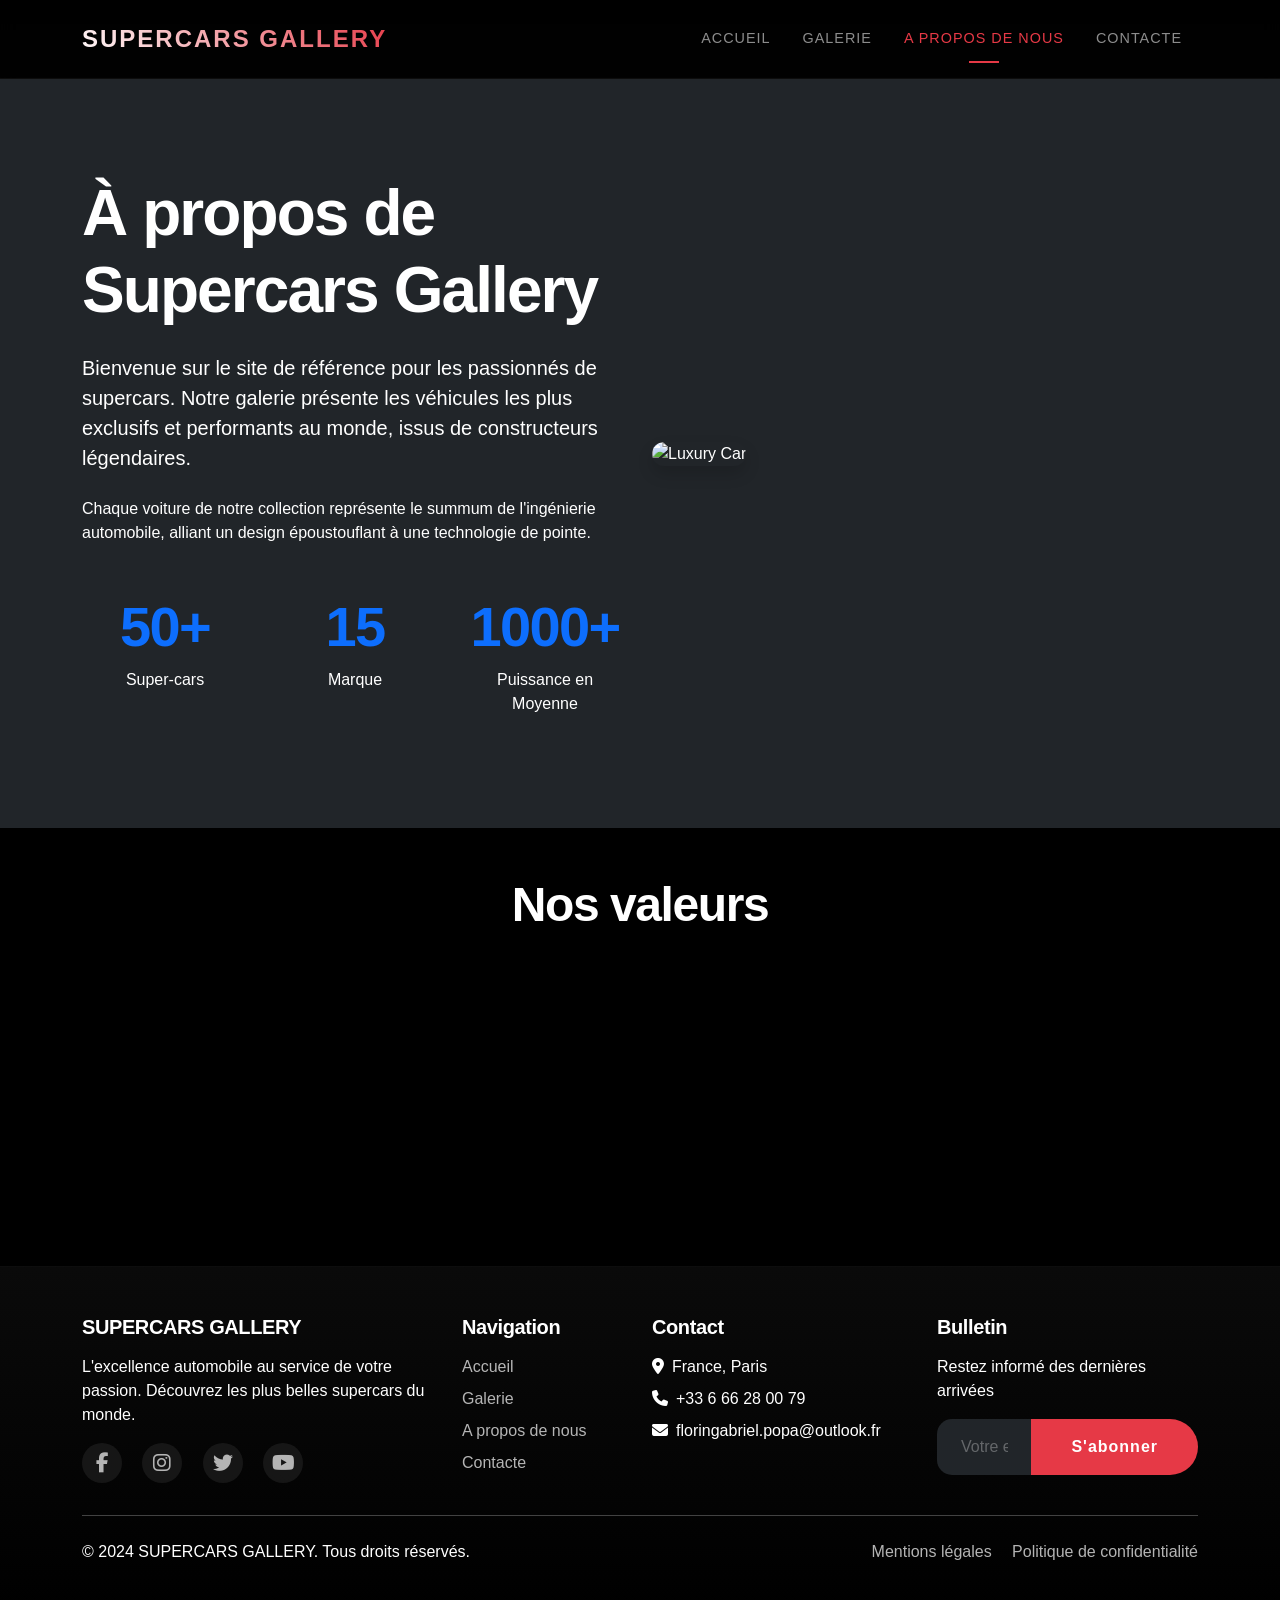
==== about.html @ 5408edaf "Add files via upload" ====
<!DOCTYPE html>
<html lang="fr">
<head>
    <meta charset="UTF-8">
    <meta name="viewport" content="width=device-width, initial-scale=1.0">
    <title>À propos - SUPERCARS GALLERY</title>
    <!-- Bootstrap CSS -->
    <link href="https://cdn.jsdelivr.net/npm/bootstrap@5.3.0/dist/css/bootstrap.min.css" rel="stylesheet">
    <!-- Font Awesome -->
    <link rel="stylesheet" href="https://cdnjs.cloudflare.com/ajax/libs/font-awesome/6.4.0/css/all.min.css">
    <!-- AOS -->
    <link href="https://unpkg.com/aos@2.3.1/dist/aos.css" rel="stylesheet">
    <!-- Custom CSS -->
    <link rel="stylesheet" href="styles.css">
</head>
<body>

<!-- Navigation -->
<nav class="navbar navbar-expand-lg navbar-dark bg-dark sticky-top">
    <div class="container">
        <a class="navbar-brand" href="index.html">
            <span class="fw-bold text-uppercase">SUPERCARS GALLERY</span>
        </a>
        <button class="navbar-toggler" type="button" data-bs-toggle="collapse" data-bs-target="#navbarNav">
            <span class="navbar-toggler-icon"></span>
        </button>
        <div class="collapse navbar-collapse" id="navbarNav">
            <ul class="navbar-nav ms-auto">
                <li class="nav-item">
                    <a class="nav-link" href="index.html">Accueil</a>
                </li>
                <li class="nav-item">
                    <a class="nav-link" href="gallery.html">Galerie</a>
                </li>
                <li class="nav-item">
                    <a class="nav-link active" href="about.html">A propos de nous</a>
                </li>
                <li class="nav-item">
                    <a class="nav-link" href="contact.html">Contacte</a>
                </li>
            </ul>
        </div>
    </div>
</nav>

<!-- Hero About -->
<section class="py-5 bg-dark text-white">
    <div class="container py-5">
        <div class="row align-items-center">
            <div class="col-lg-6" data-aos="fade-right">
                <h1 class="display-3 fw-bold mb-4">À propos de Supercars Gallery</h1>
                <p class="lead mb-4">Bienvenue sur le site de référence pour les passionnés de supercars. Notre galerie présente les véhicules les plus exclusifs et performants au monde, issus de constructeurs légendaires.</p>
                <p class="mb-4">Chaque voiture de notre collection représente le summum de l'ingénierie automobile, alliant un design époustouflant à une technologie de pointe.</p>
                <div class="row g-4 mt-3">
                    <div class="col-4 text-center">
                        <h2 class="display-4 fw-bold text-primary">50+</h2>
                        <p>Super-cars</p>
                    </div>
                    <div class="col-4 text-center">
                        <h2 class="display-4 fw-bold text-primary">15</h2>
                        <p>Marque</p>
                    </div>
                    <div class="col-4 text-center">
                        <h2 class="display-4 fw-bold text-primary">1000+</h2>
                        <p>Puissance en Moyenne</p>
                    </div>
                </div>
            </div>
            <div class="col-lg-6" data-aos="fade-left">
                <img src="images/about-luxury-car.jpg" alt="Luxury Car" class="img-fluid rounded-4 shadow">
            </div>
        </div>
    </div>
</section>

<!-- Section Valeurs -->
<section class="py-5 bg-black text-white">
    <div class="container">
        <h2 class="text-center display-5 fw-bold mb-5" data-aos="fade-down">Nos valeurs</h2>
        <div class="row g-4">
            <div class="col-md-4" data-aos="flip-left" data-aos-duration="1000">
                <div class="card bg-dark text-white border-0 h-100 p-4 text-center rounded-4">
                    <i class="fas fa-gem fa-3x text-primary mb-3"></i>
                    <h4>Excellence</h4>
                    <p>Nous sélectionnons uniquement les véhicules les plus prestigieux et les mieux entretenus.</p>
                </div>
            </div>
            <div class="col-md-4" data-aos="flip-left" data-aos-duration="1000" data-aos-delay="100">
                <div class="card bg-dark text-white border-0 h-100 p-4 text-center rounded-4">
                    <i class="fas fa-rocket fa-3x text-primary mb-3"></i>
                    <h4>Performance</h4>
                    <p>Chaque supercar de notre collection repousse les limites de la performance.</p>
                </div>
            </div>
            <div class="col-md-4" data-aos="flip-left" data-aos-duration="1000" data-aos-delay="200">
                <div class="card bg-dark text-white border-0 h-100 p-4 text-center rounded-4">
                    <i class="fas fa-heart fa-3x text-primary mb-3"></i>
                    <h4>Passion</h4>
                    <p>Notre équipe partage une passion dévorante pour l'automobile d'exception.</p>
                </div>
            </div>
        </div>
    </div>
</section>

<!-- Footer -->
<footer class="bg-black text-white py-5">
    <!-- Même footer que les autres pages -->
    <div class="container">
        <div class="row g-4">
            <div class="col-md-4">
                <h5 class="fw-bold mb-3">SUPERCARS GALLERY</h5>
                <p>L'excellence automobile au service de votre passion. Découvrez les plus belles supercars du monde.</p>
                <div class="social-links mt-3">
                    <a href="#" class="text-white me-3"><i class="fab fa-facebook-f fa-lg"></i></a>
                    <a href="#" class="text-white me-3"><i class="fab fa-instagram fa-lg"></i></a>
                    <a href="#" class="text-white me-3"><i class="fab fa-twitter fa-lg"></i></a>
                    <a href="#" class="text-white"><i class="fab fa-youtube fa-lg"></i></a>
                </div>
            </div>
            <div class="col-md-2">
                <h5 class="fw-bold mb-3">Navigation</h5>
                <ul class="list-unstyled">
                    <li class="mb-2"><a href="index.html" class="text-white text-decoration-none">Accueil</a></li>
                    <li class="mb-2"><a href="gallery.html" class="text-white text-decoration-none">Galerie</a></li>
                    <li class="mb-2"><a href="about.html" class="text-white text-decoration-none">A propos de nous</a></li>
                    <li class="mb-2"><a href="contact.html" class="text-white text-decoration-none">Contacte</a></li>
                </ul>
            </div>
            <div class="col-md-3">
                <h5 class="fw-bold mb-3">Contact</h5>
                <ul class="list-unstyled">
                    <li class="mb-2"><i class="fas fa-map-marker-alt me-2"></i>France, Paris</li>
                    <li class="mb-2"><i class="fas fa-phone me-2"></i>+33 6 66 28 00 79</li>
                    <li class="mb-2"><i class="fas fa-envelope me-2"></i>floringabriel.popa@outlook.fr</li>
                </ul>
            </div>
            <div class="col-md-3">
                <h5 class="fw-bold mb-3">Bulletin</h5>
                <p>Restez informé des dernières arrivées</p>
                <div class="input-group">
                    <input type="email" class="form-control bg-dark text-white border-0" placeholder="Votre email">
                    <button class="btn btn-primary" type="button">S'abonner</button>
                </div>
            </div>
        </div>
        <hr class="my-4 bg-secondary">
        <div class="row">
            <div class="col-md-6 text-center text-md-start">
                <p class="mb-0">&copy; 2024 SUPERCARS GALLERY. Tous droits réservés.</p>
            </div>
            <div class="col-md-6 text-center text-md-end">
                <a href="#" class="text-white text-decoration-none me-3">Mentions légales</a>
                <a href="#" class="text-white text-decoration-none">Politique de confidentialité</a>
            </div>
        </div>
    </div>
</footer>

<script src="https://cdn.jsdelivr.net/npm/bootstrap@5.3.0/dist/js/bootstrap.bundle.min.js"></script>
<script src="https://unpkg.com/aos@2.3.1/dist/aos.js"></script>
<script>
    AOS.init();
</script>
</body>
</html>
---- styles.css ----
/* ===== VARIABLES ===== */
:root {
    --primary-color: #e63946;
    --secondary-color: #1e1e1e;
    --dark-bg: #0a0a0a;
    --card-bg: #111111;
    --text-light: #f5f5f5;
    --text-gray: #aaaaaa;
    --transition-smooth: all 0.4s cubic-bezier(0.165, 0.84, 0.44, 1);
}

/* ===== BASE STYLES ===== */
* {
    margin: 0;
    padding: 0;
    box-sizing: border-box;
}

body {
    font-family: 'Segoe UI', Tahoma, Geneva, Verdana, sans-serif;
    background-color: var(--dark-bg);
    color: var(--text-light);
    overflow-x: hidden;
}

/* ===== TYPOGRAPHY ===== */
h1, h2, h3, h4, h5, h6 {
    font-weight: 700;
    letter-spacing: -0.02em;
}

.display-1, .display-2, .display-3, .display-4, .display-5 {
    font-weight: 800 !important;
    letter-spacing: -0.03em;
}

/* ===== NAVBAR ===== */
.navbar {
    background: linear-gradient(to bottom, rgba(0,0,0,0.95), rgba(0,0,0,0.8)) !important;
    backdrop-filter: blur(10px);
    border-bottom: 1px solid rgba(255,255,255,0.05);
    padding: 1rem 0;
    transition: var(--transition-smooth);
}

.navbar.scrolled {
    padding: 0.5rem 0;
    background: rgba(0,0,0,0.98) !important;
}

.navbar-brand {
    font-size: 1.5rem;
    letter-spacing: 2px;
    background: linear-gradient(45deg, #fff, var(--primary-color));
    -webkit-background-clip: text;
    -webkit-text-fill-color: transparent;
    background-clip: text;
    transition: var(--transition-smooth);
}

.navbar-brand:hover {
    transform: scale(1.05);
}

.nav-link {
    position: relative;
    margin: 0 0.5rem;
    font-weight: 500;
    text-transform: uppercase;
    letter-spacing: 1px;
    font-size: 0.9rem;
    transition: var(--transition-smooth);
}

.nav-link::after {
    content: '';
    position: absolute;
    bottom: -5px;
    left: 50%;
    transform: translateX(-50%) scaleX(0);
    width: 30px;
    height: 2px;
    background: var(--primary-color);
    transition: transform 0.3s ease;
}

.nav-link:hover::after,
.nav-link.active::after {
    transform: translateX(-50%) scaleX(1);
}

.nav-link.active {
    color: var(--primary-color) !important;
}

/* ===== HERO SECTION ===== */
.hero-section {
    min-height: 90vh;
    background: linear-gradient(rgba(0,0,0,0.5), rgba(0,0,0,0.7)), 
                url('https://images.unsplash.com/photo-1494905998402-395d579af36f?ixlib=rb-4.0.3&auto=format&fit=crop&w=2070&q=80') no-repeat center center;
    background-size: cover;
    background-attachment: fixed;
    position: relative;
    overflow: hidden;
}

.hero-overlay {
    position: absolute;
    top: 0;
    left: 0;
    width: 100%;
    height: 100%;
    background: radial-gradient(circle at center, transparent 0%, rgba(0,0,0,0.8) 100%);
}

.hero-section h1 {
    animation: slideInLeft 1s ease-out;
    text-shadow: 2px 2px 20px rgba(0,0,0,0.5);
    font-size: clamp(2.5rem, 10vw, 6rem);
}

.hero-section h2 {
    animation: slideInRight 1s ease-out 0.3s both;
    text-shadow: 2px 2px 20px rgba(0,0,0,0.5);
    font-size: clamp(2rem, 8vw, 4rem);
}

.hero-section .lead {
    animation: fadeInUp 1s ease-out 0.6s both;
}

.hero-section .btn {
    animation: fadeInUp 1s ease-out 0.9s both;
    border-width: 2px;
    font-weight: 600;
    letter-spacing: 2px;
    transition: var(--transition-smooth);
}

.hero-section .btn:hover {
    background: var(--primary-color);
    border-color: var(--primary-color);
    transform: translateY(-5px);
    box-shadow: 0 10px 30px rgba(230, 57, 70, 0.4);
}

/* ===== CARDS ===== */
.card {
    transition: var(--transition-smooth);
    border: none !important;
    overflow: hidden;
    cursor: pointer;
    background: var(--card-bg) !important;
    position: relative;
}

.card::before {
    content: '';
    position: absolute;
    top: 0;
    left: -100%;
    width: 100%;
    height: 100%;
    background: linear-gradient(90deg, transparent, rgba(255,255,255,0.1), transparent);
    transition: left 0.7s ease;
}

.card:hover::before {
    left: 100%;
}

.card:hover {
    transform: translateY(-15px) scale(1.02);
    box-shadow: 0 20px 40px rgba(230, 57, 70, 0.2);
}

.card-img-top {
    transition: var(--transition-smooth);
    height: 250px;
    object-fit: cover;
}

.card:hover .card-img-top {
    transform: scale(1.1);
}

.card-img-overlay {
    background: linear-gradient(to top, rgba(0,0,0,0.9), transparent);
    opacity: 0.8;
    transition: var(--transition-smooth);
}

.card:hover .card-img-overlay {
    opacity: 1;
}

.card-title {
    transform: translateY(20px);
    transition: var(--transition-smooth);
}

.card:hover .card-title {
    transform: translateY(0);
}

/* ===== FILTER BUTTONS ===== */
.filter-btn {
    border: 2px solid rgba(255,255,255,0.2);
    color: var(--text-light);
    font-weight: 600;
    letter-spacing: 1px;
    padding: 0.75rem 2rem;
    transition: var(--transition-smooth);
    background: transparent;
}

.filter-btn:hover,
.filter-btn.active {
    background: var(--primary-color);
    border-color: var(--primary-color);
    color: white;
    transform: translateY(-3px);
    box-shadow: 0 10px 20px rgba(230, 57, 70, 0.3);
}

/* ===== GALLERY ITEMS ===== */
.gallery-item {
    transition: var(--transition-smooth);
    animation: fadeIn 0.8s ease-out;
}

/* ===== STATS SECTION ===== */
.stats-item {
    text-align: center;
    padding: 2rem;
    transition: var(--transition-smooth);
}

.stats-item:hover {
    transform: translateY(-10px);
}

.stats-number {
    font-size: 3.5rem;
    font-weight: 800;
    color: var(--primary-color);
    line-height: 1;
    margin-bottom: 0.5rem;
}

/* ===== FORM STYLES ===== */
.form-control,
.form-select {
    background: rgba(255,255,255,0.05);
    border: 2px solid rgba(255,255,255,0.1);
    border-radius: 15px;
    color: var(--text-light);
    padding: 1rem 1.5rem;
    transition: var(--transition-smooth);
}

.form-control:focus,
.form-select:focus {
    background: rgba(255,255,255,0.1);
    border-color: var(--primary-color);
    box-shadow: 0 0 0 0.25rem rgba(230, 57, 70, 0.25);
    color: var(--text-light);
}

.form-control::placeholder {
    color: rgba(255,255,255,0.3);
}

/* ===== BUTTONS ===== */
.btn-primary {
    background: var(--primary-color);
    border: none;
    padding: 1rem 2.5rem;
    font-weight: 600;
    letter-spacing: 1px;
    border-radius: 50px;
    transition: var(--transition-smooth);
    position: relative;
    overflow: hidden;
    z-index: 1;
}

.btn-primary::before {
    content: '';
    position: absolute;
    top: 0;
    left: -100%;
    width: 100%;
    height: 100%;
    background: linear-gradient(90deg, transparent, rgba(255,255,255,0.2), transparent);
    transition: left 0.5s ease;
    z-index: -1;
}

.btn-primary:hover::before {
    left: 100%;
}

.btn-primary:hover {
    transform: translateY(-5px);
    box-shadow: 0 10px 30px rgba(230, 57, 70, 0.4);
    background: var(--primary-color);
}

.btn-outline-light {
    border-width: 2px;
    border-radius: 50px;
    padding: 1rem 2rem;
    font-weight: 600;
    letter-spacing: 1px;
    transition: var(--transition-smooth);
}

.btn-outline-light:hover {
    background: var(--primary-color);
    border-color: var(--primary-color);
    transform: translateY(-5px);
    box-shadow: 0 10px 30px rgba(230, 57, 70, 0.4);
}

/* ===== SOCIAL LINKS ===== */
.social-links a {
    display: inline-block;
    width: 40px;
    height: 40px;
    line-height: 40px;
    text-align: center;
    border-radius: 50%;
    background: rgba(255,255,255,0.1);
    transition: var(--transition-smooth);
}

.social-links a:hover {
    background: var(--primary-color);
    transform: translateY(-5px) rotate(360deg);
}

/* ===== FOOTER ===== */
footer {
    background: linear-gradient(to top, #000, var(--dark-bg));
    border-top: 1px solid rgba(255,255,255,0.05);
    position: relative;
}

footer a {
    transition: var(--transition-smooth);
    opacity: 0.7;
}

footer a:hover {
    opacity: 1;
    color: var(--primary-color) !important;
    transform: translateX(5px);
}

/* ===== ANIMATIONS ===== */
@keyframes slideInLeft {
    from {
        opacity: 0;
        transform: translateX(-100px);
    }
    to {
        opacity: 1;
        transform: translateX(0);
    }
}

@keyframes slideInRight {
    from {
        opacity: 0;
        transform: translateX(100px);
    }
    to {
        opacity: 1;
        transform: translateX(0);
    }
}

@keyframes fadeInUp {
    from {
        opacity: 0;
        transform: translateY(50px);
    }
    to {
        opacity: 1;
        transform: translateY(0);
    }
}

@keyframes fadeIn {
    from {
        opacity: 0;
    }
    to {
        opacity: 1;
    }
}

@keyframes zoomIn {
    from {
        opacity: 0;
        transform: scale(0.9);
    }
    to {
        opacity: 1;
        transform: scale(1);
    }
}

/* ===== AOS CUSTOMIZATIONS ===== */
[data-aos] {
    pointer-events: none;
}

[data-aos].aos-animate {
    pointer-events: auto;
}

/* ===== SCROLLBAR ===== */
::-webkit-scrollbar {
    width: 10px;
}

::-webkit-scrollbar-track {
    background: var(--dark-bg);
}

::-webkit-scrollbar-thumb {
    background: var(--primary-color);
    border-radius: 5px;
    transition: var(--transition-smooth);
}

::-webkit-scrollbar-thumb:hover {
    background: #ff4757;
}

/* ===== RESPONSIVE DESIGN ===== */
@media (max-width: 768px) {
    .navbar-brand {
        font-size: 1.2rem;
    }
    
    .display-1 {
        font-size: 3rem;
    }
    
    .display-4 {
        font-size: 2rem;
    }
    
    .hero-section {
        min-height: 70vh;
        background-attachment: scroll;
    }
    
    .card:hover {
        transform: translateY(-10px) scale(1.01);
    }
    
    .filter-btn {
        padding: 0.5rem 1.5rem;
        font-size: 0.9rem;
    }
    
    .stats-number {
        font-size: 2.5rem;
    }
    
    .btn-primary,
    .btn-outline-light {
        padding: 0.75rem 1.5rem;
    }
}

@media (max-width: 576px) {
    .display-1 {
        font-size: 2.5rem;
    }
    
    .display-4 {
        font-size: 1.8rem;
    }
    
    .hero-section {
        min-height: 60vh;
    }
    
    .container {
        padding-left: 20px;
        padding-right: 20px;
    }
    
    .card-title {
        font-size: 1.5rem;
    }
}

/* ===== LOADING ANIMATION ===== */
.loading {
    position: fixed;
    top: 0;
    left: 0;
    width: 100%;
    height: 100%;
    background: var(--dark-bg);
    z-index: 9999;
    display: flex;
    justify-content: center;
    align-items: center;
}

.loading::after {
    content: '';
    width: 50px;
    height: 50px;
    border: 3px solid transparent;
    border-top-color: var(--primary-color);
    border-radius: 50%;
    animation: spin 1s linear infinite;
}

@keyframes spin {
    to {
        transform: rotate(360deg);
    }
}

/* ===== GLASSMORPHISM EFFECT ===== */
.glass-card {
    background: rgba(255, 255, 255, 0.05);
    backdrop-filter: blur(10px);
    border: 1px solid rgba(255, 255, 255, 0.1);
    border-radius: 20px;
}

/* ===== TEXT GRADIENTS ===== */
.gradient-text {
    background: linear-gradient(45deg, #fff, var(--primary-color));
    -webkit-background-clip: text;
    -webkit-text-fill-color: transparent;
    background-clip: text;
}

/* ===== HOVER EFFECTS ===== */
.hover-lift {
    transition: var(--transition-smooth);
}

.hover-lift:hover {
    transform: translateY(-5px);
}

.hover-scale {
    transition: var(--transition-smooth);
}

.hover-scale:hover {
    transform: scale(1.05);
}

/* ===== BORDERS AND DIVIDERS ===== */
.gradient-border {
    border: 2px solid transparent;
    border-image: linear-gradient(45deg, var(--primary-color), #ff6b81);
    border-image-slice: 1;
    border-radius: 20px;
}

/* ===== UTILITY CLASSES ===== */
.z-index-1 { z-index: 1; }
.z-index-2 { z-index: 2; }
.z-index-3 { z-index: 3; }

.opacity-0 { opacity: 0; }
.opacity-25 { opacity: 0.25; }
.opacity-50 { opacity: 0.5; }
.opacity-75 { opacity: 0.75; }
.opacity-100 { opacity: 1; }

/* ===== CUSTOM SHADOWS ===== */
.shadow-custom {
    box-shadow: 0 10px 40px rgba(230, 57, 70, 0.1);
}

.shadow-custom:hover {
    box-shadow: 0 20px 60px rgba(230, 57, 70, 0.3);
}

/* ===== PRICE TAGS ===== */
.price-tag {
    background: linear-gradient(45deg, var(--primary-color), #ff6b81);
    color: white;
    padding: 0.5rem 1.5rem;
    border-radius: 50px;
    font-weight: 600;
    display: inline-block;
    transform: rotate(-2deg);
    transition: var(--transition-smooth);
}

.price-tag:hover {
    transform: rotate(0deg) scale(1.05);
}

/* ===== SPECS BADGES ===== */
.spec-badge {
    background: rgba(255,255,255,0.1);
    padding: 0.5rem 1rem;
    border-radius: 50px;
    font-size: 0.9rem;
    display: inline-flex;
    align-items: center;
    gap: 0.5rem;
    transition: var(--transition-smooth);
}

.spec-badge:hover {
    background: var(--primary-color);
    transform: translateY(-3px);
}

/* ===== FEEDBACK SECTION ===== */
.feedback-section {
    background: linear-gradient(135deg, var(--dark-bg) 0%, #1a1a1a 100%);
    padding: 5rem 0;
    position: relative;
    overflow: hidden;
}

.feedback-section::before {
    content: '';
    position: absolute;
    top: -50%;
    left: -50%;
    width: 200%;
    height: 200%;
    background: radial-gradient(circle at center, rgba(230,57,70,0.1) 0%, transparent 50%);
    animation: rotate 30s linear infinite;
}

@keyframes rotate {
    from {
        transform: rotate(0deg);
    }
    to {
        transform: rotate(360deg);
    }
}

/* ===== CONTACT INFO CARDS ===== */
.contact-info-card {
    background: rgba(255,255,255,0.05);
    border-radius: 20px;
    padding: 2rem;
    text-align: center;
    transition: var(--transition-smooth);
    border: 1px solid rgba(255,255,255,0.1);
}

.contact-info-card:hover {
    transform: translateY(-10px);
    background: rgba(230,57,70,0.1);
    border-color: var(--primary-color);
}

.contact-info-card i {
    font-size: 2.5rem;
    color: var(--primary-color);
    margin-bottom: 1rem;
}

/* ===== SUCCESS MESSAGE ===== */
.alert-success {
    background: rgba(40, 167, 69, 0.2);
    border: 2px solid #28a745;
    color: #28a745;
    border-radius: 15px;
    padding: 1rem 2rem;
    animation: slideInDown 0.5s ease-out;
}

@keyframes slideInDown {
    from {
        opacity: 0;
        transform: translateY(-50px);
    }
    to {
        opacity: 1;
        transform: translateY(0);
    }
}
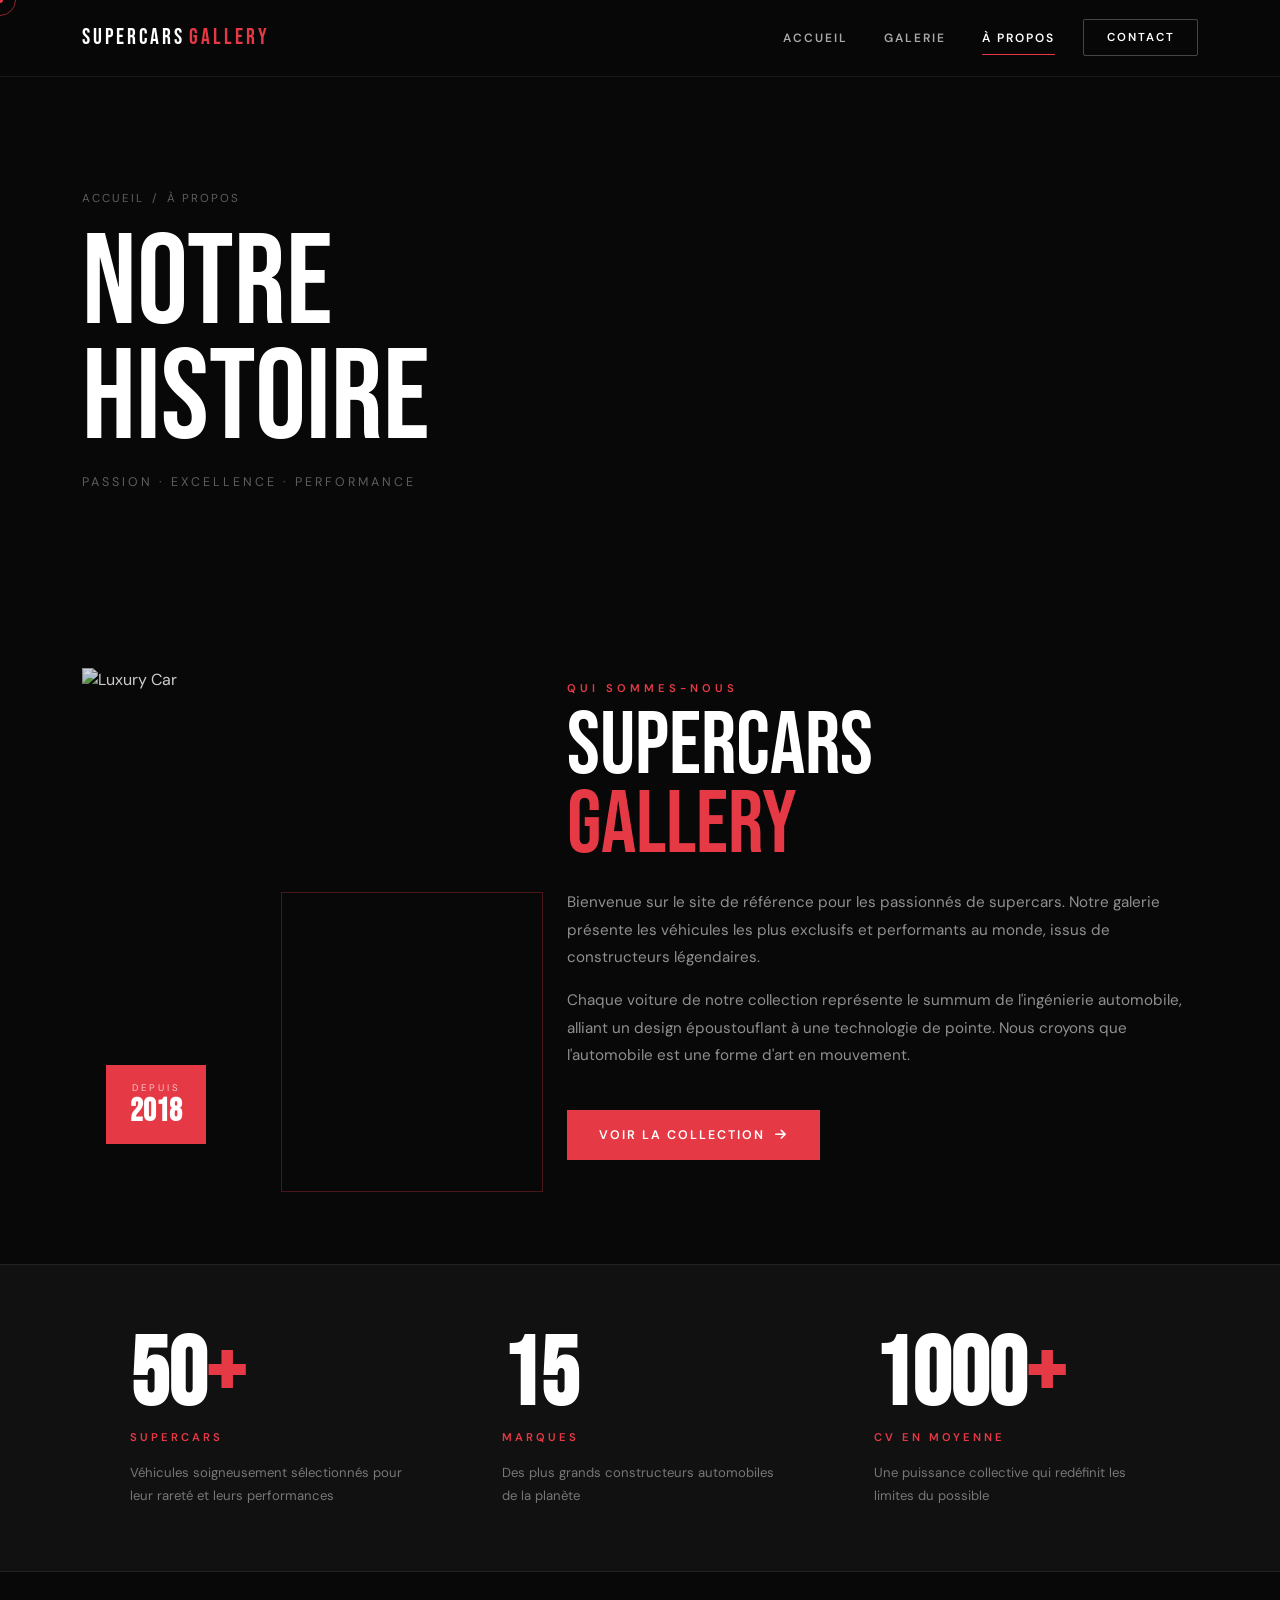
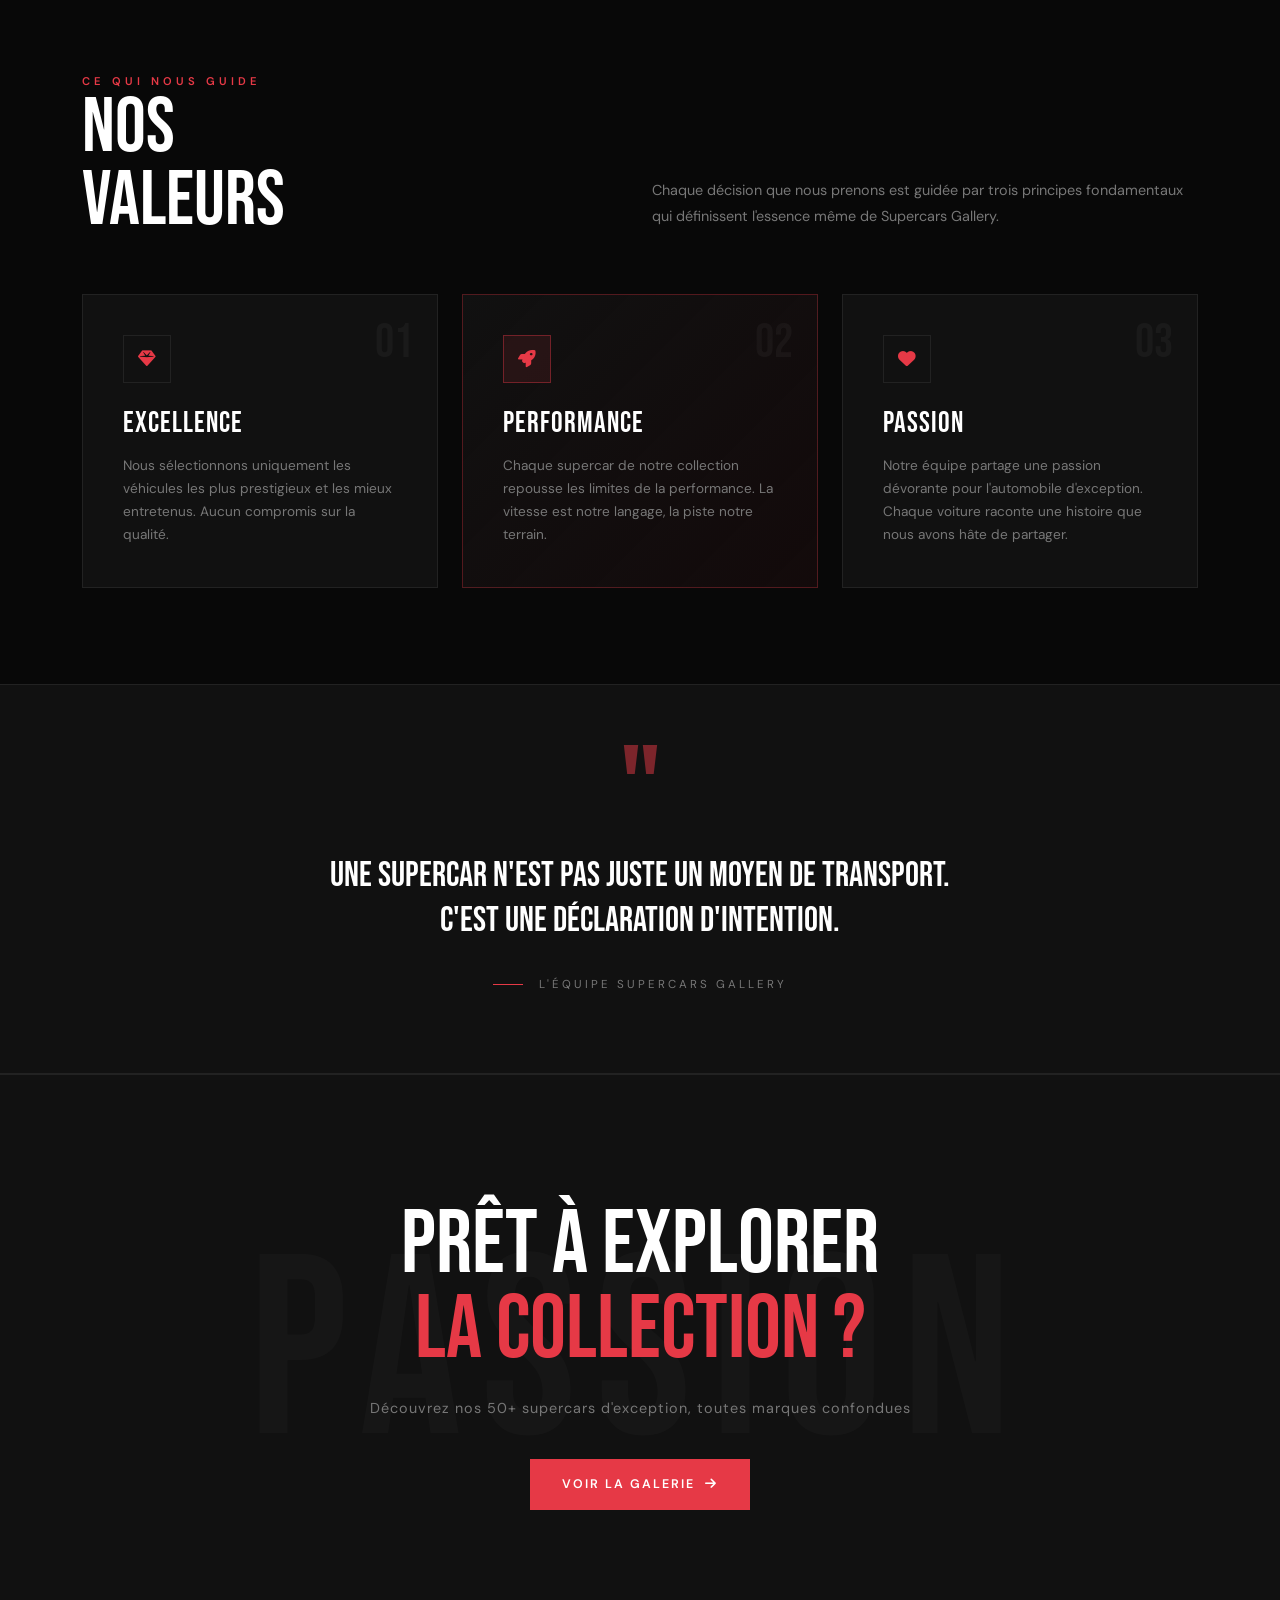
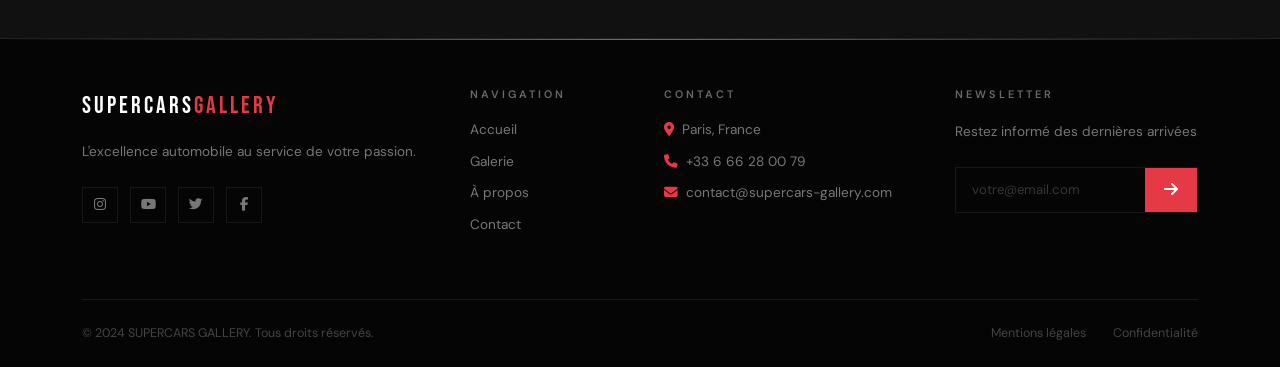
==== commit c37958a3: "Add files via upload" ====
--- a/about.html
+++ b/about.html
@@ -1,166 +1,268 @@
-<!DOCTYPE html>
-<html lang="fr">
-<head>
-    <meta charset="UTF-8">
-    <meta name="viewport" content="width=device-width, initial-scale=1.0">
-    <title>À propos - SUPERCARS GALLERY</title>
-    <!-- Bootstrap CSS -->
-    <link href="https://cdn.jsdelivr.net/npm/bootstrap@5.3.0/dist/css/bootstrap.min.css" rel="stylesheet">
-    <!-- Font Awesome -->
-    <link rel="stylesheet" href="https://cdnjs.cloudflare.com/ajax/libs/font-awesome/6.4.0/css/all.min.css">
-    <!-- AOS -->
-    <link href="https://unpkg.com/aos@2.3.1/dist/aos.css" rel="stylesheet">
-    <!-- Custom CSS -->
-    <link rel="stylesheet" href="styles.css">
-</head>
-<body>
-
-<!-- Navigation -->
-<nav class="navbar navbar-expand-lg navbar-dark bg-dark sticky-top">
-    <div class="container">
-        <a class="navbar-brand" href="index.html">
-            <span class="fw-bold text-uppercase">SUPERCARS GALLERY</span>
-        </a>
-        <button class="navbar-toggler" type="button" data-bs-toggle="collapse" data-bs-target="#navbarNav">
-            <span class="navbar-toggler-icon"></span>
-        </button>
-        <div class="collapse navbar-collapse" id="navbarNav">
-            <ul class="navbar-nav ms-auto">
-                <li class="nav-item">
-                    <a class="nav-link" href="index.html">Accueil</a>
-                </li>
-                <li class="nav-item">
-                    <a class="nav-link" href="gallery.html">Galerie</a>
-                </li>
-                <li class="nav-item">
-                    <a class="nav-link active" href="about.html">A propos de nous</a>
-                </li>
-                <li class="nav-item">
-                    <a class="nav-link" href="contact.html">Contacte</a>
-                </li>
-            </ul>
-        </div>
-    </div>
-</nav>
-
-<!-- Hero About -->
-<section class="py-5 bg-dark text-white">
-    <div class="container py-5">
-        <div class="row align-items-center">
-            <div class="col-lg-6" data-aos="fade-right">
-                <h1 class="display-3 fw-bold mb-4">À propos de Supercars Gallery</h1>
-                <p class="lead mb-4">Bienvenue sur le site de référence pour les passionnés de supercars. Notre galerie présente les véhicules les plus exclusifs et performants au monde, issus de constructeurs légendaires.</p>
-                <p class="mb-4">Chaque voiture de notre collection représente le summum de l'ingénierie automobile, alliant un design époustouflant à une technologie de pointe.</p>
-                <div class="row g-4 mt-3">
-                    <div class="col-4 text-center">
-                        <h2 class="display-4 fw-bold text-primary">50+</h2>
-                        <p>Super-cars</p>
-                    </div>
-                    <div class="col-4 text-center">
-                        <h2 class="display-4 fw-bold text-primary">15</h2>
-                        <p>Marque</p>
-                    </div>
-                    <div class="col-4 text-center">
-                        <h2 class="display-4 fw-bold text-primary">1000+</h2>
-                        <p>Puissance en Moyenne</p>
-                    </div>
-                </div>
-            </div>
-            <div class="col-lg-6" data-aos="fade-left">
-                <img src="images/about-luxury-car.jpg" alt="Luxury Car" class="img-fluid rounded-4 shadow">
-            </div>
-        </div>
-    </div>
-</section>
-
-<!-- Section Valeurs -->
-<section class="py-5 bg-black text-white">
-    <div class="container">
-        <h2 class="text-center display-5 fw-bold mb-5" data-aos="fade-down">Nos valeurs</h2>
-        <div class="row g-4">
-            <div class="col-md-4" data-aos="flip-left" data-aos-duration="1000">
-                <div class="card bg-dark text-white border-0 h-100 p-4 text-center rounded-4">
-                    <i class="fas fa-gem fa-3x text-primary mb-3"></i>
-                    <h4>Excellence</h4>
-                    <p>Nous sélectionnons uniquement les véhicules les plus prestigieux et les mieux entretenus.</p>
-                </div>
-            </div>
-            <div class="col-md-4" data-aos="flip-left" data-aos-duration="1000" data-aos-delay="100">
-                <div class="card bg-dark text-white border-0 h-100 p-4 text-center rounded-4">
-                    <i class="fas fa-rocket fa-3x text-primary mb-3"></i>
-                    <h4>Performance</h4>
-                    <p>Chaque supercar de notre collection repousse les limites de la performance.</p>
-                </div>
-            </div>
-            <div class="col-md-4" data-aos="flip-left" data-aos-duration="1000" data-aos-delay="200">
-                <div class="card bg-dark text-white border-0 h-100 p-4 text-center rounded-4">
-                    <i class="fas fa-heart fa-3x text-primary mb-3"></i>
-                    <h4>Passion</h4>
-                    <p>Notre équipe partage une passion dévorante pour l'automobile d'exception.</p>
-                </div>
-            </div>
-        </div>
-    </div>
-</section>
-
-<!-- Footer -->
-<footer class="bg-black text-white py-5">
-    <!-- Même footer que les autres pages -->
-    <div class="container">
-        <div class="row g-4">
-            <div class="col-md-4">
-                <h5 class="fw-bold mb-3">SUPERCARS GALLERY</h5>
-                <p>L'excellence automobile au service de votre passion. Découvrez les plus belles supercars du monde.</p>
-                <div class="social-links mt-3">
-                    <a href="#" class="text-white me-3"><i class="fab fa-facebook-f fa-lg"></i></a>
-                    <a href="#" class="text-white me-3"><i class="fab fa-instagram fa-lg"></i></a>
-                    <a href="#" class="text-white me-3"><i class="fab fa-twitter fa-lg"></i></a>
-                    <a href="#" class="text-white"><i class="fab fa-youtube fa-lg"></i></a>
-                </div>
-            </div>
-            <div class="col-md-2">
-                <h5 class="fw-bold mb-3">Navigation</h5>
-                <ul class="list-unstyled">
-                    <li class="mb-2"><a href="index.html" class="text-white text-decoration-none">Accueil</a></li>
-                    <li class="mb-2"><a href="gallery.html" class="text-white text-decoration-none">Galerie</a></li>
-                    <li class="mb-2"><a href="about.html" class="text-white text-decoration-none">A propos de nous</a></li>
-                    <li class="mb-2"><a href="contact.html" class="text-white text-decoration-none">Contacte</a></li>
-                </ul>
-            </div>
-            <div class="col-md-3">
-                <h5 class="fw-bold mb-3">Contact</h5>
-                <ul class="list-unstyled">
-                    <li class="mb-2"><i class="fas fa-map-marker-alt me-2"></i>France, Paris</li>
-                    <li class="mb-2"><i class="fas fa-phone me-2"></i>+33 6 66 28 00 79</li>
-                    <li class="mb-2"><i class="fas fa-envelope me-2"></i>floringabriel.popa@outlook.fr</li>
-                </ul>
-            </div>
-            <div class="col-md-3">
-                <h5 class="fw-bold mb-3">Bulletin</h5>
-                <p>Restez informé des dernières arrivées</p>
-                <div class="input-group">
-                    <input type="email" class="form-control bg-dark text-white border-0" placeholder="Votre email">
-                    <button class="btn btn-primary" type="button">S'abonner</button>
-                </div>
-            </div>
-        </div>
-        <hr class="my-4 bg-secondary">
-        <div class="row">
-            <div class="col-md-6 text-center text-md-start">
-                <p class="mb-0">&copy; 2024 SUPERCARS GALLERY. Tous droits réservés.</p>
-            </div>
-            <div class="col-md-6 text-center text-md-end">
-                <a href="#" class="text-white text-decoration-none me-3">Mentions légales</a>
-                <a href="#" class="text-white text-decoration-none">Politique de confidentialité</a>
-            </div>
-        </div>
-    </div>
-</footer>
-
-<script src="https://cdn.jsdelivr.net/npm/bootstrap@5.3.0/dist/js/bootstrap.bundle.min.js"></script>
-<script src="https://unpkg.com/aos@2.3.1/dist/aos.js"></script>
-<script>
-    AOS.init();
-</script>
-</body>
-</html>+<!DOCTYPE html>
+<html lang="fr">
+<head>
+    <meta charset="UTF-8">
+    <meta name="viewport" content="width=device-width, initial-scale=1.0">
+    <title>À propos - SUPERCARS GALLERY</title>
+    <link href="https://cdn.jsdelivr.net/npm/bootstrap@5.3.0/dist/css/bootstrap.min.css" rel="stylesheet">
+    <link rel="stylesheet" href="https://cdnjs.cloudflare.com/ajax/libs/font-awesome/6.4.0/css/all.min.css">
+    <link href="https://unpkg.com/aos@2.3.1/dist/aos.css" rel="stylesheet">
+    <link rel="preconnect" href="https://fonts.googleapis.com">
+    <link rel="preconnect" href="https://fonts.gstatic.com" crossorigin>
+    <link href="https://fonts.googleapis.com/css2?family=Bebas+Neue&family=DM+Sans:wght@300;400;500;600&family=Barlow+Condensed:wght@700;800;900&display=swap" rel="stylesheet">
+    <link rel="stylesheet" href="styles.css">
+</head>
+<body>
+
+<div class="cursor-dot"></div>
+<div class="cursor-outline"></div>
+
+<!-- Navigation -->
+<nav class="navbar navbar-expand-lg navbar-dark sticky-top scrolled" id="mainNav">
+    <div class="container">
+        <a class="navbar-brand" href="index.html">
+            <span class="brand-logo">SUPERCARS</span><span class="brand-accent">GALLERY</span>
+        </a>
+        <button class="navbar-toggler border-0" type="button" data-bs-toggle="collapse" data-bs-target="#navbarNav">
+            <span class="navbar-toggler-icon"></span>
+        </button>
+        <div class="collapse navbar-collapse" id="navbarNav">
+            <ul class="navbar-nav ms-auto align-items-center gap-1">
+                <li class="nav-item"><a class="nav-link" href="index.html">Accueil</a></li>
+                <li class="nav-item"><a class="nav-link" href="gallery.html">Galerie</a></li>
+                <li class="nav-item"><a class="nav-link active" href="about.html">À propos</a></li>
+                <li class="nav-item ms-2"><a class="nav-cta" href="contact.html">Contact</a></li>
+            </ul>
+        </div>
+    </div>
+</nav>
+
+<!-- Page Header -->
+<section class="page-header">
+    <div class="page-header-bg" style="background-image: url('images/about-luxury-car.jpg')"></div>
+    <div class="page-header-overlay"></div>
+    <div class="container page-header-content">
+        <div class="page-breadcrumb" data-aos="fade-right">
+            <a href="index.html">Accueil</a>
+            <span>/</span>
+            <span>À propos</span>
+        </div>
+        <h1 class="page-header-title" data-aos="fade-up" data-aos-delay="100">
+            NOTRE<br>HISTOIRE
+        </h1>
+        <p class="page-header-sub" data-aos="fade-up" data-aos-delay="200">Passion · Excellence · Performance</p>
+    </div>
+</section>
+
+<!-- Section intro -->
+<section class="about-intro">
+    <div class="container">
+        <div class="row align-items-center g-5">
+            <div class="col-lg-5" data-aos="fade-right" data-aos-duration="900">
+                <div class="about-img-wrap">
+                    <img src="images/about-luxury-car.jpg" alt="Luxury Car">
+                    <div class="about-img-accent"></div>
+                    <div class="about-img-label">
+                        <span>Depuis</span>
+                        <strong>2018</strong>
+                    </div>
+                </div>
+            </div>
+            <div class="col-lg-7" data-aos="fade-left" data-aos-duration="900">
+                <span class="section-label">Qui sommes-nous</span>
+                <h2 class="about-title">SUPERCARS<br><em>GALLERY</em></h2>
+                <div class="about-text">
+                    <p>Bienvenue sur le site de référence pour les passionnés de supercars. Notre galerie présente les véhicules les plus exclusifs et performants au monde, issus de constructeurs légendaires.</p>
+                    <p>Chaque voiture de notre collection représente le summum de l'ingénierie automobile, alliant un design époustouflant à une technologie de pointe. Nous croyons que l'automobile est une forme d'art en mouvement.</p>
+                </div>
+                <a href="gallery.html" class="btn-hero-primary mt-4">
+                    <span>Voir la collection</span>
+                    <i class="fas fa-arrow-right"></i>
+                </a>
+            </div>
+        </div>
+    </div>
+</section>
+
+<!-- Stats -->
+<section class="about-stats">
+    <div class="container">
+        <div class="row g-0">
+            <div class="col-md-4" data-aos="fade-up" data-aos-delay="0">
+                <div class="astat">
+                    <strong class="astat-num">50<span>+</span></strong>
+                    <span class="astat-label">Supercars</span>
+                    <p class="astat-desc">Véhicules soigneusement sélectionnés pour leur rareté et leurs performances</p>
+                </div>
+            </div>
+            <div class="col-md-4" data-aos="fade-up" data-aos-delay="100">
+                <div class="astat astat-center">
+                    <strong class="astat-num">15</strong>
+                    <span class="astat-label">Marques</span>
+                    <p class="astat-desc">Des plus grands constructeurs automobiles de la planète</p>
+                </div>
+            </div>
+            <div class="col-md-4" data-aos="fade-up" data-aos-delay="200">
+                <div class="astat">
+                    <strong class="astat-num">1000<span>+</span></strong>
+                    <span class="astat-label">CV en moyenne</span>
+                    <p class="astat-desc">Une puissance collective qui redéfinit les limites du possible</p>
+                </div>
+            </div>
+        </div>
+    </div>
+</section>
+
+<!-- Valeurs -->
+<section class="about-values">
+    <div class="container">
+        <div class="row align-items-end mb-5">
+            <div class="col-lg-6" data-aos="fade-right">
+                <span class="section-label">Ce qui nous guide</span>
+                <h2 class="section-title">NOS<br>VALEURS</h2>
+            </div>
+            <div class="col-lg-6" data-aos="fade-left">
+                <p class="text-muted-custom">Chaque décision que nous prenons est guidée par trois principes fondamentaux qui définissent l'essence même de Supercars Gallery.</p>
+            </div>
+        </div>
+
+        <div class="row g-4">
+            <div class="col-md-4" data-aos="fade-up" data-aos-delay="0">
+                <div class="value-card">
+                    <div class="value-icon">
+                        <i class="fas fa-gem"></i>
+                    </div>
+                    <div class="value-num">01</div>
+                    <h3>Excellence</h3>
+                    <p>Nous sélectionnons uniquement les véhicules les plus prestigieux et les mieux entretenus. Aucun compromis sur la qualité.</p>
+                </div>
+            </div>
+            <div class="col-md-4" data-aos="fade-up" data-aos-delay="100">
+                <div class="value-card value-card-accent">
+                    <div class="value-icon">
+                        <i class="fas fa-rocket"></i>
+                    </div>
+                    <div class="value-num">02</div>
+                    <h3>Performance</h3>
+                    <p>Chaque supercar de notre collection repousse les limites de la performance. La vitesse est notre langage, la piste notre terrain.</p>
+                </div>
+            </div>
+            <div class="col-md-4" data-aos="fade-up" data-aos-delay="200">
+                <div class="value-card">
+                    <div class="value-icon">
+                        <i class="fas fa-heart"></i>
+                    </div>
+                    <div class="value-num">03</div>
+                    <h3>Passion</h3>
+                    <p>Notre équipe partage une passion dévorante pour l'automobile d'exception. Chaque voiture raconte une histoire que nous avons hâte de partager.</p>
+                </div>
+            </div>
+        </div>
+    </div>
+</section>
+
+<!-- Quote section -->
+<section class="about-quote" data-aos="fade-up">
+    <div class="container">
+        <div class="quote-block">
+            <div class="quote-mark">"</div>
+            <blockquote>
+                Une supercar n'est pas juste un moyen de transport.<br>C'est une déclaration d'intention.
+            </blockquote>
+            <div class="quote-author">
+                <div class="quote-line"></div>
+                <span>L'équipe Supercars Gallery</span>
+            </div>
+        </div>
+    </div>
+</section>
+
+<!-- CTA -->
+<section class="cta-section" data-aos="fade-up">
+    <div class="cta-bg-text">PASSION</div>
+    <div class="container text-center">
+        <h2 class="cta-title">PRÊT À EXPLORER<br><em>LA COLLECTION ?</em></h2>
+        <p class="cta-sub">Découvrez nos 50+ supercars d'exception, toutes marques confondues</p>
+        <a href="gallery.html" class="btn-hero-primary">
+            <span>Voir la galerie</span>
+            <i class="fas fa-arrow-right"></i>
+        </a>
+    </div>
+</section>
+
+<!-- Footer -->
+<footer class="site-footer">
+    <div class="footer-top-line"></div>
+    <div class="container">
+        <div class="row g-5 py-5">
+            <div class="col-md-4">
+                <div class="footer-brand">SUPERCARS<span>GALLERY</span></div>
+                <p class="footer-desc">L'excellence automobile au service de votre passion.</p>
+                <div class="footer-social">
+                    <a href="#"><i class="fab fa-instagram"></i></a>
+                    <a href="#"><i class="fab fa-youtube"></i></a>
+                    <a href="#"><i class="fab fa-twitter"></i></a>
+                    <a href="#"><i class="fab fa-facebook-f"></i></a>
+                </div>
+            </div>
+            <div class="col-md-2">
+                <h6 class="footer-heading">Navigation</h6>
+                <ul class="footer-links">
+                    <li><a href="index.html">Accueil</a></li>
+                    <li><a href="gallery.html">Galerie</a></li>
+                    <li><a href="about.html">À propos</a></li>
+                    <li><a href="contact.html">Contact</a></li>
+                </ul>
+            </div>
+            <div class="col-md-3">
+                <h6 class="footer-heading">Contact</h6>
+                <ul class="footer-links">
+                    <li><i class="fas fa-map-marker-alt me-2 text-accent"></i>Paris, France</li>
+                    <li><i class="fas fa-phone me-2 text-accent"></i>+33 6 66 28 00 79</li>
+                    <li><i class="fas fa-envelope me-2 text-accent"></i>contact@supercars-gallery.com</li>
+                </ul>
+            </div>
+            <div class="col-md-3">
+                <h6 class="footer-heading">Newsletter</h6>
+                <p class="footer-desc">Restez informé des dernières arrivées</p>
+                <div class="footer-newsletter">
+                    <input type="email" placeholder="votre@email.com">
+                    <button><i class="fas fa-arrow-right"></i></button>
+                </div>
+            </div>
+        </div>
+        <div class="footer-bottom">
+            <span>&copy; 2024 SUPERCARS GALLERY. Tous droits réservés.</span>
+            <div>
+                <a href="#">Mentions légales</a>
+                <a href="#">Confidentialité</a>
+            </div>
+        </div>
+    </div>
+</footer>
+
+<script src="https://cdn.jsdelivr.net/npm/bootstrap@5.3.0/dist/js/bootstrap.bundle.min.js"></script>
+<script src="https://unpkg.com/aos@2.3.1/dist/aos.js"></script>
+<script>
+    AOS.init({ once: true, offset: 60 });
+
+    const dot = document.querySelector('.cursor-dot');
+    const outline = document.querySelector('.cursor-outline');
+    let mouseX = 0, mouseY = 0, outX = 0, outY = 0;
+    window.addEventListener('mousemove', e => {
+        mouseX = e.clientX; mouseY = e.clientY;
+        dot.style.left = mouseX + 'px'; dot.style.top = mouseY + 'px';
+    });
+    function animCursor() {
+        outX += (mouseX - outX) * 0.12; outY += (mouseY - outY) * 0.12;
+        outline.style.left = outX + 'px'; outline.style.top = outY + 'px';
+        requestAnimationFrame(animCursor);
+    }
+    animCursor();
+    document.querySelectorAll('a, button').forEach(el => {
+        el.addEventListener('mouseenter', () => outline.classList.add('hovered'));
+        el.addEventListener('mouseleave', () => outline.classList.remove('hovered'));
+    });
+</script>
+</body>
+</html>
--- a/styles.css
+++ b/styles.css
@@ -1,697 +1,1665 @@
-/* ===== VARIABLES ===== */
-:root {
-    --primary-color: #e63946;
-    --secondary-color: #1e1e1e;
-    --dark-bg: #0a0a0a;
-    --card-bg: #111111;
-    --text-light: #f5f5f5;
-    --text-gray: #aaaaaa;
-    --transition-smooth: all 0.4s cubic-bezier(0.165, 0.84, 0.44, 1);
-}
-
-/* ===== BASE STYLES ===== */
-* {
-    margin: 0;
-    padding: 0;
-    box-sizing: border-box;
-}
-
-body {
-    font-family: 'Segoe UI', Tahoma, Geneva, Verdana, sans-serif;
-    background-color: var(--dark-bg);
-    color: var(--text-light);
-    overflow-x: hidden;
-}
-
-/* ===== TYPOGRAPHY ===== */
-h1, h2, h3, h4, h5, h6 {
-    font-weight: 700;
-    letter-spacing: -0.02em;
-}
-
-.display-1, .display-2, .display-3, .display-4, .display-5 {
-    font-weight: 800 !important;
-    letter-spacing: -0.03em;
-}
-
-/* ===== NAVBAR ===== */
-.navbar {
-    background: linear-gradient(to bottom, rgba(0,0,0,0.95), rgba(0,0,0,0.8)) !important;
-    backdrop-filter: blur(10px);
-    border-bottom: 1px solid rgba(255,255,255,0.05);
-    padding: 1rem 0;
-    transition: var(--transition-smooth);
-}
-
-.navbar.scrolled {
-    padding: 0.5rem 0;
-    background: rgba(0,0,0,0.98) !important;
-}
-
-.navbar-brand {
-    font-size: 1.5rem;
-    letter-spacing: 2px;
-    background: linear-gradient(45deg, #fff, var(--primary-color));
-    -webkit-background-clip: text;
-    -webkit-text-fill-color: transparent;
-    background-clip: text;
-    transition: var(--transition-smooth);
-}
-
-.navbar-brand:hover {
-    transform: scale(1.05);
-}
-
-.nav-link {
-    position: relative;
-    margin: 0 0.5rem;
-    font-weight: 500;
-    text-transform: uppercase;
-    letter-spacing: 1px;
-    font-size: 0.9rem;
-    transition: var(--transition-smooth);
-}
-
-.nav-link::after {
-    content: '';
-    position: absolute;
-    bottom: -5px;
-    left: 50%;
-    transform: translateX(-50%) scaleX(0);
-    width: 30px;
-    height: 2px;
-    background: var(--primary-color);
-    transition: transform 0.3s ease;
-}
-
-.nav-link:hover::after,
-.nav-link.active::after {
-    transform: translateX(-50%) scaleX(1);
-}
-
-.nav-link.active {
-    color: var(--primary-color) !important;
-}
-
-/* ===== HERO SECTION ===== */
-.hero-section {
-    min-height: 90vh;
-    background: linear-gradient(rgba(0,0,0,0.5), rgba(0,0,0,0.7)), 
-                url('https://images.unsplash.com/photo-1494905998402-395d579af36f?ixlib=rb-4.0.3&auto=format&fit=crop&w=2070&q=80') no-repeat center center;
-    background-size: cover;
-    background-attachment: fixed;
-    position: relative;
-    overflow: hidden;
-}
-
-.hero-overlay {
-    position: absolute;
-    top: 0;
-    left: 0;
-    width: 100%;
-    height: 100%;
-    background: radial-gradient(circle at center, transparent 0%, rgba(0,0,0,0.8) 100%);
-}
-
-.hero-section h1 {
-    animation: slideInLeft 1s ease-out;
-    text-shadow: 2px 2px 20px rgba(0,0,0,0.5);
-    font-size: clamp(2.5rem, 10vw, 6rem);
-}
-
-.hero-section h2 {
-    animation: slideInRight 1s ease-out 0.3s both;
-    text-shadow: 2px 2px 20px rgba(0,0,0,0.5);
-    font-size: clamp(2rem, 8vw, 4rem);
-}
-
-.hero-section .lead {
-    animation: fadeInUp 1s ease-out 0.6s both;
-}
-
-.hero-section .btn {
-    animation: fadeInUp 1s ease-out 0.9s both;
-    border-width: 2px;
-    font-weight: 600;
-    letter-spacing: 2px;
-    transition: var(--transition-smooth);
-}
-
-.hero-section .btn:hover {
-    background: var(--primary-color);
-    border-color: var(--primary-color);
-    transform: translateY(-5px);
-    box-shadow: 0 10px 30px rgba(230, 57, 70, 0.4);
-}
-
-/* ===== CARDS ===== */
-.card {
-    transition: var(--transition-smooth);
-    border: none !important;
-    overflow: hidden;
-    cursor: pointer;
-    background: var(--card-bg) !important;
-    position: relative;
-}
-
-.card::before {
-    content: '';
-    position: absolute;
-    top: 0;
-    left: -100%;
-    width: 100%;
-    height: 100%;
-    background: linear-gradient(90deg, transparent, rgba(255,255,255,0.1), transparent);
-    transition: left 0.7s ease;
-}
-
-.card:hover::before {
-    left: 100%;
-}
-
-.card:hover {
-    transform: translateY(-15px) scale(1.02);
-    box-shadow: 0 20px 40px rgba(230, 57, 70, 0.2);
-}
-
-.card-img-top {
-    transition: var(--transition-smooth);
-    height: 250px;
-    object-fit: cover;
-}
-
-.card:hover .card-img-top {
-    transform: scale(1.1);
-}
-
-.card-img-overlay {
-    background: linear-gradient(to top, rgba(0,0,0,0.9), transparent);
-    opacity: 0.8;
-    transition: var(--transition-smooth);
-}
-
-.card:hover .card-img-overlay {
-    opacity: 1;
-}
-
-.card-title {
-    transform: translateY(20px);
-    transition: var(--transition-smooth);
-}
-
-.card:hover .card-title {
-    transform: translateY(0);
-}
-
-/* ===== FILTER BUTTONS ===== */
-.filter-btn {
-    border: 2px solid rgba(255,255,255,0.2);
-    color: var(--text-light);
-    font-weight: 600;
-    letter-spacing: 1px;
-    padding: 0.75rem 2rem;
-    transition: var(--transition-smooth);
-    background: transparent;
-}
-
-.filter-btn:hover,
-.filter-btn.active {
-    background: var(--primary-color);
-    border-color: var(--primary-color);
-    color: white;
-    transform: translateY(-3px);
-    box-shadow: 0 10px 20px rgba(230, 57, 70, 0.3);
-}
-
-/* ===== GALLERY ITEMS ===== */
-.gallery-item {
-    transition: var(--transition-smooth);
-    animation: fadeIn 0.8s ease-out;
-}
-
-/* ===== STATS SECTION ===== */
-.stats-item {
-    text-align: center;
-    padding: 2rem;
-    transition: var(--transition-smooth);
-}
-
-.stats-item:hover {
-    transform: translateY(-10px);
-}
-
-.stats-number {
-    font-size: 3.5rem;
-    font-weight: 800;
-    color: var(--primary-color);
-    line-height: 1;
-    margin-bottom: 0.5rem;
-}
-
-/* ===== FORM STYLES ===== */
-.form-control,
-.form-select {
-    background: rgba(255,255,255,0.05);
-    border: 2px solid rgba(255,255,255,0.1);
-    border-radius: 15px;
-    color: var(--text-light);
-    padding: 1rem 1.5rem;
-    transition: var(--transition-smooth);
-}
-
-.form-control:focus,
-.form-select:focus {
-    background: rgba(255,255,255,0.1);
-    border-color: var(--primary-color);
-    box-shadow: 0 0 0 0.25rem rgba(230, 57, 70, 0.25);
-    color: var(--text-light);
-}
-
-.form-control::placeholder {
-    color: rgba(255,255,255,0.3);
-}
-
-/* ===== BUTTONS ===== */
-.btn-primary {
-    background: var(--primary-color);
-    border: none;
-    padding: 1rem 2.5rem;
-    font-weight: 600;
-    letter-spacing: 1px;
-    border-radius: 50px;
-    transition: var(--transition-smooth);
-    position: relative;
-    overflow: hidden;
-    z-index: 1;
-}
-
-.btn-primary::before {
-    content: '';
-    position: absolute;
-    top: 0;
-    left: -100%;
-    width: 100%;
-    height: 100%;
-    background: linear-gradient(90deg, transparent, rgba(255,255,255,0.2), transparent);
-    transition: left 0.5s ease;
-    z-index: -1;
-}
-
-.btn-primary:hover::before {
-    left: 100%;
-}
-
-.btn-primary:hover {
-    transform: translateY(-5px);
-    box-shadow: 0 10px 30px rgba(230, 57, 70, 0.4);
-    background: var(--primary-color);
-}
-
-.btn-outline-light {
-    border-width: 2px;
-    border-radius: 50px;
-    padding: 1rem 2rem;
-    font-weight: 600;
-    letter-spacing: 1px;
-    transition: var(--transition-smooth);
-}
-
-.btn-outline-light:hover {
-    background: var(--primary-color);
-    border-color: var(--primary-color);
-    transform: translateY(-5px);
-    box-shadow: 0 10px 30px rgba(230, 57, 70, 0.4);
-}
-
-/* ===== SOCIAL LINKS ===== */
-.social-links a {
-    display: inline-block;
-    width: 40px;
-    height: 40px;
-    line-height: 40px;
-    text-align: center;
-    border-radius: 50%;
-    background: rgba(255,255,255,0.1);
-    transition: var(--transition-smooth);
-}
-
-.social-links a:hover {
-    background: var(--primary-color);
-    transform: translateY(-5px) rotate(360deg);
-}
-
-/* ===== FOOTER ===== */
-footer {
-    background: linear-gradient(to top, #000, var(--dark-bg));
-    border-top: 1px solid rgba(255,255,255,0.05);
-    position: relative;
-}
-
-footer a {
-    transition: var(--transition-smooth);
-    opacity: 0.7;
-}
-
-footer a:hover {
-    opacity: 1;
-    color: var(--primary-color) !important;
-    transform: translateX(5px);
-}
-
-/* ===== ANIMATIONS ===== */
-@keyframes slideInLeft {
-    from {
-        opacity: 0;
-        transform: translateX(-100px);
-    }
-    to {
-        opacity: 1;
-        transform: translateX(0);
-    }
-}
-
-@keyframes slideInRight {
-    from {
-        opacity: 0;
-        transform: translateX(100px);
-    }
-    to {
-        opacity: 1;
-        transform: translateX(0);
-    }
-}
-
-@keyframes fadeInUp {
-    from {
-        opacity: 0;
-        transform: translateY(50px);
-    }
-    to {
-        opacity: 1;
-        transform: translateY(0);
-    }
-}
-
-@keyframes fadeIn {
-    from {
-        opacity: 0;
-    }
-    to {
-        opacity: 1;
-    }
-}
-
-@keyframes zoomIn {
-    from {
-        opacity: 0;
-        transform: scale(0.9);
-    }
-    to {
-        opacity: 1;
-        transform: scale(1);
-    }
-}
-
-/* ===== AOS CUSTOMIZATIONS ===== */
-[data-aos] {
-    pointer-events: none;
-}
-
-[data-aos].aos-animate {
-    pointer-events: auto;
-}
-
-/* ===== SCROLLBAR ===== */
-::-webkit-scrollbar {
-    width: 10px;
-}
-
-::-webkit-scrollbar-track {
-    background: var(--dark-bg);
-}
-
-::-webkit-scrollbar-thumb {
-    background: var(--primary-color);
-    border-radius: 5px;
-    transition: var(--transition-smooth);
-}
-
-::-webkit-scrollbar-thumb:hover {
-    background: #ff4757;
-}
-
-/* ===== RESPONSIVE DESIGN ===== */
-@media (max-width: 768px) {
-    .navbar-brand {
-        font-size: 1.2rem;
-    }
-    
-    .display-1 {
-        font-size: 3rem;
-    }
-    
-    .display-4 {
-        font-size: 2rem;
-    }
-    
-    .hero-section {
-        min-height: 70vh;
-        background-attachment: scroll;
-    }
-    
-    .card:hover {
-        transform: translateY(-10px) scale(1.01);
-    }
-    
-    .filter-btn {
-        padding: 0.5rem 1.5rem;
-        font-size: 0.9rem;
-    }
-    
-    .stats-number {
-        font-size: 2.5rem;
-    }
-    
-    .btn-primary,
-    .btn-outline-light {
-        padding: 0.75rem 1.5rem;
-    }
-}
-
-@media (max-width: 576px) {
-    .display-1 {
-        font-size: 2.5rem;
-    }
-    
-    .display-4 {
-        font-size: 1.8rem;
-    }
-    
-    .hero-section {
-        min-height: 60vh;
-    }
-    
-    .container {
-        padding-left: 20px;
-        padding-right: 20px;
-    }
-    
-    .card-title {
-        font-size: 1.5rem;
-    }
-}
-
-/* ===== LOADING ANIMATION ===== */
-.loading {
-    position: fixed;
-    top: 0;
-    left: 0;
-    width: 100%;
-    height: 100%;
-    background: var(--dark-bg);
-    z-index: 9999;
-    display: flex;
-    justify-content: center;
-    align-items: center;
-}
-
-.loading::after {
-    content: '';
-    width: 50px;
-    height: 50px;
-    border: 3px solid transparent;
-    border-top-color: var(--primary-color);
-    border-radius: 50%;
-    animation: spin 1s linear infinite;
-}
-
-@keyframes spin {
-    to {
-        transform: rotate(360deg);
-    }
-}
-
-/* ===== GLASSMORPHISM EFFECT ===== */
-.glass-card {
-    background: rgba(255, 255, 255, 0.05);
-    backdrop-filter: blur(10px);
-    border: 1px solid rgba(255, 255, 255, 0.1);
-    border-radius: 20px;
-}
-
-/* ===== TEXT GRADIENTS ===== */
-.gradient-text {
-    background: linear-gradient(45deg, #fff, var(--primary-color));
-    -webkit-background-clip: text;
-    -webkit-text-fill-color: transparent;
-    background-clip: text;
-}
-
-/* ===== HOVER EFFECTS ===== */
-.hover-lift {
-    transition: var(--transition-smooth);
-}
-
-.hover-lift:hover {
-    transform: translateY(-5px);
-}
-
-.hover-scale {
-    transition: var(--transition-smooth);
-}
-
-.hover-scale:hover {
-    transform: scale(1.05);
-}
-
-/* ===== BORDERS AND DIVIDERS ===== */
-.gradient-border {
-    border: 2px solid transparent;
-    border-image: linear-gradient(45deg, var(--primary-color), #ff6b81);
-    border-image-slice: 1;
-    border-radius: 20px;
-}
-
-/* ===== UTILITY CLASSES ===== */
-.z-index-1 { z-index: 1; }
-.z-index-2 { z-index: 2; }
-.z-index-3 { z-index: 3; }
-
-.opacity-0 { opacity: 0; }
-.opacity-25 { opacity: 0.25; }
-.opacity-50 { opacity: 0.5; }
-.opacity-75 { opacity: 0.75; }
-.opacity-100 { opacity: 1; }
-
-/* ===== CUSTOM SHADOWS ===== */
-.shadow-custom {
-    box-shadow: 0 10px 40px rgba(230, 57, 70, 0.1);
-}
-
-.shadow-custom:hover {
-    box-shadow: 0 20px 60px rgba(230, 57, 70, 0.3);
-}
-
-/* ===== PRICE TAGS ===== */
-.price-tag {
-    background: linear-gradient(45deg, var(--primary-color), #ff6b81);
-    color: white;
-    padding: 0.5rem 1.5rem;
-    border-radius: 50px;
-    font-weight: 600;
-    display: inline-block;
-    transform: rotate(-2deg);
-    transition: var(--transition-smooth);
-}
-
-.price-tag:hover {
-    transform: rotate(0deg) scale(1.05);
-}
-
-/* ===== SPECS BADGES ===== */
-.spec-badge {
-    background: rgba(255,255,255,0.1);
-    padding: 0.5rem 1rem;
-    border-radius: 50px;
-    font-size: 0.9rem;
-    display: inline-flex;
-    align-items: center;
-    gap: 0.5rem;
-    transition: var(--transition-smooth);
-}
-
-.spec-badge:hover {
-    background: var(--primary-color);
-    transform: translateY(-3px);
-}
-
-/* ===== FEEDBACK SECTION ===== */
-.feedback-section {
-    background: linear-gradient(135deg, var(--dark-bg) 0%, #1a1a1a 100%);
-    padding: 5rem 0;
-    position: relative;
-    overflow: hidden;
-}
-
-.feedback-section::before {
-    content: '';
-    position: absolute;
-    top: -50%;
-    left: -50%;
-    width: 200%;
-    height: 200%;
-    background: radial-gradient(circle at center, rgba(230,57,70,0.1) 0%, transparent 50%);
-    animation: rotate 30s linear infinite;
-}
-
-@keyframes rotate {
-    from {
-        transform: rotate(0deg);
-    }
-    to {
-        transform: rotate(360deg);
-    }
-}
-
-/* ===== CONTACT INFO CARDS ===== */
-.contact-info-card {
-    background: rgba(255,255,255,0.05);
-    border-radius: 20px;
-    padding: 2rem;
-    text-align: center;
-    transition: var(--transition-smooth);
-    border: 1px solid rgba(255,255,255,0.1);
-}
-
-.contact-info-card:hover {
-    transform: translateY(-10px);
-    background: rgba(230,57,70,0.1);
-    border-color: var(--primary-color);
-}
-
-.contact-info-card i {
-    font-size: 2.5rem;
-    color: var(--primary-color);
-    margin-bottom: 1rem;
-}
-
-/* ===== SUCCESS MESSAGE ===== */
-.alert-success {
-    background: rgba(40, 167, 69, 0.2);
-    border: 2px solid #28a745;
-    color: #28a745;
-    border-radius: 15px;
-    padding: 1rem 2rem;
-    animation: slideInDown 0.5s ease-out;
-}
-
-@keyframes slideInDown {
-    from {
-        opacity: 0;
-        transform: translateY(-50px);
-    }
-    to {
-        opacity: 1;
-        transform: translateY(0);
-    }
-}+/* ===== IMPORTS & VARIABLES ===== */
+@import url('https://fonts.googleapis.com/css2?family=Bebas+Neue&family=DM+Sans:wght@300;400;500;600&family=Barlow+Condensed:wght@700;800;900&display=swap');
+
+:root {
+    --accent: #e63946;
+    --accent-glow: rgba(230, 57, 70, 0.35);
+    --bg: #080808;
+    --surface: #111111;
+    --surface2: #181818;
+    --text: #f0f0f0;
+    --text-muted: #777;
+    --text-dim: #444;
+    --border: rgba(255,255,255,0.07);
+    --font-display: 'Bebas Neue', 'Barlow Condensed', sans-serif;
+    --font-body: 'DM Sans', sans-serif;
+    --ease: cubic-bezier(0.16, 1, 0.3, 1);
+    --ease-fast: cubic-bezier(0.4, 0, 0.2, 1);
+}
+
+/* ===== RESET & BASE ===== */
+*, *::before, *::after { box-sizing: border-box; margin: 0; padding: 0; }
+
+html { scroll-behavior: smooth; }
+
+body {
+    font-family: var(--font-body);
+    background: var(--bg);
+    color: var(--text);
+    overflow-x: hidden;
+    cursor: none;
+}
+
+/* ===== CUSTOM CURSOR ===== */
+.cursor-dot,
+.cursor-outline {
+    position: fixed;
+    border-radius: 50%;
+    pointer-events: none;
+    z-index: 9999;
+    transform: translate(-50%, -50%);
+    transition: transform 0.15s var(--ease-fast), width 0.3s var(--ease), height 0.3s var(--ease);
+}
+
+.cursor-dot {
+    width: 6px;
+    height: 6px;
+    background: var(--accent);
+}
+
+.cursor-outline {
+    width: 32px;
+    height: 32px;
+    border: 1.5px solid rgba(230,57,70,0.6);
+    background: transparent;
+}
+
+.cursor-outline.hovered {
+    width: 54px;
+    height: 54px;
+    border-color: var(--accent);
+    background: rgba(230,57,70,0.08);
+}
+
+/* ===== NAVBAR ===== */
+#mainNav {
+    background: transparent !important;
+    padding: 1.5rem 0;
+    border-bottom: 1px solid transparent;
+    transition: all 0.5s var(--ease);
+    font-family: var(--font-body);
+}
+
+#mainNav.scrolled {
+    background: rgba(8,8,8,0.92) !important;
+    backdrop-filter: blur(20px);
+    -webkit-backdrop-filter: blur(20px);
+    padding: 1rem 0;
+    border-bottom-color: var(--border);
+}
+
+.brand-logo {
+    font-family: var(--font-display);
+    font-size: 1.4rem;
+    letter-spacing: 3px;
+    color: #fff;
+}
+
+.brand-accent {
+    font-family: var(--font-display);
+    font-size: 1.4rem;
+    letter-spacing: 3px;
+    color: var(--accent);
+    margin-left: 4px;
+}
+
+.nav-link {
+    font-size: 0.75rem;
+    font-weight: 600;
+    letter-spacing: 2px;
+    text-transform: uppercase;
+    color: rgba(255,255,255,0.65) !important;
+    padding: 0.5rem 1rem !important;
+    position: relative;
+    transition: color 0.3s;
+}
+
+.nav-link::after {
+    content: '';
+    position: absolute;
+    bottom: 0;
+    left: 1rem;
+    width: 0;
+    height: 1px;
+    background: var(--accent);
+    transition: width 0.3s var(--ease);
+}
+
+.nav-link:hover,
+.nav-link.active {
+    color: #fff !important;
+}
+
+.nav-link:hover::after,
+.nav-link.active::after {
+    width: calc(100% - 2rem);
+}
+
+.nav-cta {
+    display: inline-block;
+    font-size: 0.72rem;
+    font-weight: 600;
+    letter-spacing: 2px;
+    text-transform: uppercase;
+    color: #fff;
+    text-decoration: none;
+    border: 1px solid rgba(255,255,255,0.25);
+    padding: 0.55rem 1.4rem;
+    border-radius: 2px;
+    transition: all 0.3s var(--ease);
+}
+
+.nav-cta:hover {
+    background: var(--accent);
+    border-color: var(--accent);
+    color: #fff;
+    transform: translateY(-2px);
+}
+
+/* ===== HERO ===== */
+.hero-section {
+    position: relative;
+    min-height: 100vh;
+    display: flex;
+    align-items: center;
+    overflow: hidden;
+}
+
+.hero-bg {
+    position: absolute;
+    inset: 0;
+    background-size: cover;
+    background-position: center;
+    background-attachment: fixed;
+    transform: scale(1.05);
+    filter: brightness(0.35) saturate(0.8);
+    transition: transform 8s ease;
+}
+
+.hero-section:hover .hero-bg {
+    transform: scale(1.08);
+}
+
+/* Grain/noise texture overlay */
+.hero-noise {
+    position: absolute;
+    inset: 0;
+    opacity: 0.04;
+    background-image: url("data:image/svg+xml,%3Csvg viewBox='0 0 256 256' xmlns='http://www.w3.org/2000/svg'%3E%3Cfilter id='n'%3E%3CfeTurbulence type='fractalNoise' baseFrequency='0.9' numOctaves='4' stitchTiles='stitch'/%3E%3C/filter%3E%3Crect width='100%25' height='100%25' filter='url(%23n)'/%3E%3C/svg%3E");
+    background-size: 200px;
+    pointer-events: none;
+}
+
+/* Subtle grid overlay */
+.hero-grid {
+    position: absolute;
+    inset: 0;
+    background-image:
+        linear-gradient(rgba(255,255,255,0.02) 1px, transparent 1px),
+        linear-gradient(90deg, rgba(255,255,255,0.02) 1px, transparent 1px);
+    background-size: 60px 60px;
+    pointer-events: none;
+}
+
+/* Vertical side text */
+.hero-side-text {
+    position: absolute;
+    right: 2rem;
+    top: 50%;
+    transform: translateY(-50%) rotate(90deg);
+    font-size: 0.65rem;
+    letter-spacing: 4px;
+    color: rgba(255,255,255,0.2);
+    font-weight: 600;
+    white-space: nowrap;
+    pointer-events: none;
+}
+
+/* Speed lines */
+.hero-speed-lines {
+    position: absolute;
+    left: 0;
+    top: 50%;
+    transform: translateY(-50%);
+    display: flex;
+    flex-direction: column;
+    gap: 12px;
+    pointer-events: none;
+}
+
+.hero-speed-lines span {
+    display: block;
+    height: 1px;
+    background: linear-gradient(to right, var(--accent), transparent);
+    animation: speedLine 2.5s ease-out infinite;
+    opacity: 0;
+}
+
+.hero-speed-lines span:nth-child(1) { width: 80px; animation-delay: 0s; }
+.hero-speed-lines span:nth-child(2) { width: 140px; animation-delay: 0.3s; }
+.hero-speed-lines span:nth-child(3) { width: 60px; animation-delay: 0.6s; }
+.hero-speed-lines span:nth-child(4) { width: 110px; animation-delay: 0.9s; }
+.hero-speed-lines span:nth-child(5) { width: 90px; animation-delay: 1.2s; }
+
+@keyframes speedLine {
+    0% { opacity: 0; transform: translateX(-30px); }
+    30% { opacity: 0.6; }
+    100% { opacity: 0; transform: translateX(20px); }
+}
+
+.hero-content {
+    position: relative;
+    z-index: 2;
+    padding: 8rem 0 5rem;
+    max-width: 680px;
+}
+
+.hero-tag {
+    display: inline-flex;
+    align-items: center;
+    gap: 8px;
+    font-size: 0.72rem;
+    letter-spacing: 3px;
+    text-transform: uppercase;
+    color: var(--accent);
+    font-weight: 600;
+    margin-bottom: 1.5rem;
+}
+
+.tag-dot {
+    width: 6px;
+    height: 6px;
+    background: var(--accent);
+    border-radius: 50%;
+    animation: pulse 2s ease infinite;
+}
+
+@keyframes pulse {
+    0%, 100% { opacity: 1; transform: scale(1); }
+    50% { opacity: 0.5; transform: scale(1.4); }
+}
+
+.hero-title {
+    font-family: var(--font-display);
+    font-size: clamp(4.5rem, 12vw, 9rem);
+    line-height: 0.92;
+    letter-spacing: -1px;
+    color: #fff;
+    margin-bottom: 2rem;
+}
+
+.hero-title em {
+    font-style: normal;
+    color: var(--accent);
+    -webkit-text-stroke: 0px;
+}
+
+.hero-sub {
+    display: flex;
+    align-items: center;
+    gap: 1rem;
+    margin-bottom: 2.5rem;
+}
+
+.hero-divider {
+    width: 40px;
+    height: 1px;
+    background: var(--accent);
+    flex-shrink: 0;
+}
+
+.hero-sub p {
+    font-size: 0.9rem;
+    color: rgba(255,255,255,0.5);
+    letter-spacing: 1px;
+    margin: 0;
+}
+
+.hero-actions {
+    display: flex;
+    align-items: center;
+    gap: 1.5rem;
+    flex-wrap: wrap;
+    margin-bottom: 4rem;
+}
+
+.btn-hero-primary {
+    display: inline-flex;
+    align-items: center;
+    gap: 10px;
+    background: var(--accent);
+    color: #fff;
+    text-decoration: none;
+    font-size: 0.78rem;
+    font-weight: 600;
+    letter-spacing: 2px;
+    text-transform: uppercase;
+    padding: 1rem 2rem;
+    border: none;
+    transition: all 0.35s var(--ease);
+    position: relative;
+    overflow: hidden;
+}
+
+.btn-hero-primary::before {
+    content: '';
+    position: absolute;
+    inset: 0;
+    background: rgba(255,255,255,0.15);
+    transform: translateX(-110%) skewX(-15deg);
+    transition: transform 0.5s var(--ease);
+}
+
+.btn-hero-primary:hover::before {
+    transform: translateX(110%) skewX(-15deg);
+}
+
+.btn-hero-primary:hover {
+    transform: translateY(-3px);
+    box-shadow: 0 12px 40px var(--accent-glow);
+    color: #fff;
+}
+
+.btn-hero-ghost {
+    display: inline-flex;
+    align-items: center;
+    color: rgba(255,255,255,0.6);
+    text-decoration: none;
+    font-size: 0.78rem;
+    font-weight: 600;
+    letter-spacing: 2px;
+    text-transform: uppercase;
+    transition: color 0.3s;
+    border-bottom: 1px solid rgba(255,255,255,0.2);
+    padding-bottom: 2px;
+}
+
+.btn-hero-ghost:hover {
+    color: #fff;
+    border-bottom-color: #fff;
+}
+
+/* Hero stats */
+.hero-stats {
+    display: flex;
+    align-items: center;
+    gap: 2rem;
+}
+
+.hstat strong {
+    display: block;
+    font-family: var(--font-display);
+    font-size: 2.2rem;
+    color: #fff;
+    line-height: 1;
+}
+
+.hstat span {
+    font-size: 0.7rem;
+    letter-spacing: 2px;
+    text-transform: uppercase;
+    color: var(--text-muted);
+}
+
+.hstat-divider {
+    width: 1px;
+    height: 40px;
+    background: var(--border);
+}
+
+/* Scroll hint */
+.hero-scroll-hint {
+    position: absolute;
+    bottom: 2rem;
+    left: 50%;
+    transform: translateX(-50%);
+    display: flex;
+    flex-direction: column;
+    align-items: center;
+    gap: 0.5rem;
+    z-index: 2;
+    animation: fadeInUp 1s ease 1.5s both;
+}
+
+.hero-scroll-hint span {
+    font-size: 0.62rem;
+    letter-spacing: 3px;
+    text-transform: uppercase;
+    color: rgba(255,255,255,0.3);
+}
+
+.scroll-line {
+    width: 1px;
+    height: 40px;
+    background: linear-gradient(to bottom, rgba(255,255,255,0.3), transparent);
+    animation: scrollPulse 1.8s ease infinite;
+}
+
+@keyframes scrollPulse {
+    0%, 100% { transform: scaleY(1); transform-origin: top; }
+    50% { transform: scaleY(0.5); transform-origin: top; }
+}
+
+/* ===== BRANDS STRIP ===== */
+.brands-strip {
+    background: var(--surface);
+    border-top: 1px solid var(--border);
+    border-bottom: 1px solid var(--border);
+    padding: 1.2rem 0;
+    overflow: hidden;
+}
+
+.brands-track {
+    display: flex;
+    align-items: center;
+    gap: 1.5rem;
+    animation: marquee 20s linear infinite;
+    white-space: nowrap;
+}
+
+.brands-track span {
+    font-family: var(--font-display);
+    font-size: 0.85rem;
+    letter-spacing: 3px;
+    color: rgba(255,255,255,0.3);
+    transition: color 0.3s;
+}
+
+.brands-track span:hover {
+    color: var(--accent);
+}
+
+.brands-track .dot {
+    color: var(--accent);
+}
+
+@keyframes marquee {
+    0% { transform: translateX(0); }
+    100% { transform: translateX(-50%); }
+}
+
+/* ===== FEATURED SECTION ===== */
+.featured-section {
+    background: var(--bg);
+    padding: 6rem 0;
+}
+
+.section-header {
+    display: flex;
+    flex-direction: column;
+    gap: 0.5rem;
+}
+
+.section-label {
+    font-size: 0.7rem;
+    letter-spacing: 4px;
+    text-transform: uppercase;
+    color: var(--accent);
+    font-weight: 600;
+}
+
+.section-title {
+    font-family: var(--font-display);
+    font-size: clamp(2.8rem, 6vw, 5rem);
+    line-height: 0.95;
+    color: #fff;
+}
+
+/* Featured Cards */
+.featured-card {
+    position: relative;
+    overflow: hidden;
+    background: var(--surface);
+    border: 1px solid var(--border);
+    cursor: none;
+    transition: border-color 0.4s var(--ease);
+}
+
+.featured-card:hover {
+    border-color: rgba(230,57,70,0.3);
+}
+
+.featured-img-wrap {
+    position: relative;
+    height: 380px;
+    overflow: hidden;
+}
+
+.featured-img-wrap img {
+    width: 100%;
+    height: 100%;
+    object-fit: cover;
+    transition: transform 0.8s var(--ease);
+    filter: brightness(0.7) saturate(0.9);
+}
+
+.featured-card:hover .featured-img-wrap img {
+    transform: scale(1.06);
+}
+
+.featured-overlay {
+    position: absolute;
+    inset: 0;
+    background: linear-gradient(to top, rgba(8,8,8,0.9) 0%, transparent 60%);
+}
+
+.featured-info {
+    padding: 2rem;
+    background: var(--surface);
+    border-top: 1px solid var(--border);
+}
+
+.featured-brand {
+    font-size: 0.68rem;
+    letter-spacing: 3px;
+    text-transform: uppercase;
+    color: var(--accent);
+    font-weight: 600;
+    margin-bottom: 0.3rem;
+}
+
+.featured-info h3 {
+    font-family: var(--font-display);
+    font-size: 2.2rem;
+    letter-spacing: 1px;
+    color: #fff;
+    margin-bottom: 0.2rem;
+}
+
+.featured-tagline {
+    font-size: 0.75rem;
+    color: var(--text-muted);
+    letter-spacing: 2px;
+    text-transform: uppercase;
+    margin-bottom: 1.2rem;
+}
+
+.featured-specs {
+    display: flex;
+    gap: 1.5rem;
+    margin-bottom: 1.5rem;
+    flex-wrap: wrap;
+}
+
+.featured-specs span {
+    font-size: 0.8rem;
+    color: rgba(255,255,255,0.55);
+    display: flex;
+    align-items: center;
+    gap: 6px;
+}
+
+.featured-specs i {
+    color: var(--accent);
+    font-size: 0.75rem;
+}
+
+.featured-btn {
+    display: inline-flex;
+    align-items: center;
+    gap: 8px;
+    font-size: 0.73rem;
+    letter-spacing: 2px;
+    text-transform: uppercase;
+    font-weight: 600;
+    color: rgba(255,255,255,0.5);
+    text-decoration: none;
+    border-bottom: 1px solid var(--border);
+    padding-bottom: 2px;
+    transition: all 0.3s;
+}
+
+.featured-btn:hover {
+    color: var(--accent);
+    border-bottom-color: var(--accent);
+    gap: 12px;
+}
+
+/* ===== CTA SECTION ===== */
+.cta-section {
+    position: relative;
+    background: var(--surface);
+    padding: 8rem 0;
+    border-top: 1px solid var(--border);
+    border-bottom: 1px solid var(--border);
+    overflow: hidden;
+    text-align: center;
+}
+
+.cta-bg-text {
+    position: absolute;
+    top: 50%;
+    left: 50%;
+    transform: translate(-50%, -50%);
+    font-family: var(--font-display);
+    font-size: clamp(8rem, 20vw, 18rem);
+    color: rgba(255,255,255,0.025);
+    letter-spacing: 20px;
+    white-space: nowrap;
+    pointer-events: none;
+    user-select: none;
+}
+
+.cta-title {
+    font-family: var(--font-display);
+    font-size: clamp(3rem, 7vw, 6rem);
+    line-height: 0.95;
+    color: #fff;
+    margin-bottom: 1.5rem;
+    position: relative;
+}
+
+.cta-title em {
+    font-style: normal;
+    color: var(--accent);
+}
+
+.cta-sub {
+    font-size: 0.9rem;
+    color: var(--text-muted);
+    letter-spacing: 1px;
+    margin-bottom: 2.5rem;
+    position: relative;
+}
+
+/* ===== FOOTER ===== */
+.site-footer {
+    background: #050505;
+    position: relative;
+}
+
+.footer-top-line {
+    height: 1px;
+    background: linear-gradient(to right, transparent, var(--accent), transparent);
+}
+
+.footer-brand {
+    font-family: var(--font-display);
+    font-size: 1.5rem;
+    letter-spacing: 3px;
+    color: #fff;
+    margin-bottom: 1rem;
+}
+
+.footer-brand span {
+    color: var(--accent);
+}
+
+.footer-desc {
+    font-size: 0.85rem;
+    color: var(--text-muted);
+    line-height: 1.7;
+    margin-bottom: 1.5rem;
+}
+
+.footer-social {
+    display: flex;
+    gap: 0.75rem;
+}
+
+.footer-social a {
+    width: 36px;
+    height: 36px;
+    display: flex;
+    align-items: center;
+    justify-content: center;
+    border: 1px solid var(--border);
+    color: var(--text-muted);
+    text-decoration: none;
+    font-size: 0.85rem;
+    transition: all 0.3s var(--ease);
+}
+
+.footer-social a:hover {
+    background: var(--accent);
+    border-color: var(--accent);
+    color: #fff;
+    transform: translateY(-3px);
+}
+
+.footer-heading {
+    font-size: 0.68rem;
+    letter-spacing: 3px;
+    text-transform: uppercase;
+    color: rgba(255,255,255,0.4);
+    font-weight: 600;
+    margin-bottom: 1.2rem;
+}
+
+.footer-links {
+    list-style: none;
+    padding: 0;
+}
+
+.footer-links li {
+    margin-bottom: 0.7rem;
+    font-size: 0.85rem;
+    color: var(--text-muted);
+}
+
+.footer-links a {
+    color: var(--text-muted);
+    text-decoration: none;
+    transition: color 0.3s;
+}
+
+.footer-links a:hover {
+    color: var(--accent);
+}
+
+.text-accent { color: var(--accent); }
+
+.footer-newsletter {
+    display: flex;
+    border: 1px solid var(--border);
+    overflow: hidden;
+}
+
+.footer-newsletter input {
+    flex: 1;
+    background: transparent;
+    border: none;
+    padding: 0.75rem 1rem;
+    font-size: 0.82rem;
+    color: #fff;
+    outline: none;
+    font-family: var(--font-body);
+}
+
+.footer-newsletter input::placeholder {
+    color: rgba(255,255,255,0.2);
+}
+
+.footer-newsletter button {
+    background: var(--accent);
+    border: none;
+    padding: 0 1.2rem;
+    color: #fff;
+    cursor: pointer;
+    transition: background 0.3s;
+}
+
+.footer-newsletter button:hover {
+    background: #ff4757;
+}
+
+.footer-bottom {
+    display: flex;
+    align-items: center;
+    justify-content: space-between;
+    padding: 1.5rem 0;
+    border-top: 1px solid var(--border);
+    font-size: 0.78rem;
+    color: var(--text-dim);
+    flex-wrap: wrap;
+    gap: 1rem;
+}
+
+.footer-bottom a {
+    color: var(--text-dim);
+    text-decoration: none;
+    margin-left: 1.5rem;
+    transition: color 0.3s;
+}
+
+.footer-bottom a:hover {
+    color: var(--accent);
+}
+
+/* ===== GALLERY PAGE UPGRADES ===== */
+.filter-btn {
+    border: 1px solid rgba(255,255,255,0.15);
+    color: rgba(255,255,255,0.55);
+    font-size: 0.72rem;
+    font-weight: 600;
+    letter-spacing: 2px;
+    text-transform: uppercase;
+    padding: 0.65rem 1.8rem;
+    transition: all 0.3s var(--ease);
+    background: transparent;
+    border-radius: 0;
+    font-family: var(--font-body);
+}
+
+.filter-btn:hover,
+.filter-btn.active {
+    background: var(--accent);
+    border-color: var(--accent);
+    color: #fff;
+    transform: translateY(-2px);
+}
+
+.gallery-item .card {
+    background: var(--surface) !important;
+    border: 1px solid var(--border) !important;
+    border-radius: 0 !important;
+    transition: all 0.4s var(--ease);
+    overflow: hidden;
+}
+
+.gallery-item .card:hover {
+    border-color: rgba(230,57,70,0.3) !important;
+    transform: translateY(-8px);
+    box-shadow: 0 20px 60px rgba(0,0,0,0.5);
+}
+
+.gallery-item .card-img-top {
+    transition: transform 0.7s var(--ease);
+    filter: brightness(0.8) saturate(0.85);
+}
+
+.gallery-item .card:hover .card-img-top {
+    transform: scale(1.06);
+    filter: brightness(0.9) saturate(1);
+}
+
+.gallery-item .card-body {
+    border-top: 1px solid var(--border);
+}
+
+.gallery-item .card-title {
+    font-family: var(--font-display);
+    font-size: 1.6rem;
+    letter-spacing: 1px;
+}
+
+.spec-item {
+    font-size: 0.78rem;
+    color: rgba(255,255,255,0.5);
+}
+
+/* ===== CONTACT PAGE ===== */
+.form-control {
+    background: rgba(255,255,255,0.04) !important;
+    border: 1px solid var(--border) !important;
+    border-radius: 0 !important;
+    color: var(--text) !important;
+    padding: 0.9rem 1.2rem;
+    font-family: var(--font-body);
+    transition: border-color 0.3s !important;
+}
+
+.form-control:focus {
+    border-color: var(--accent) !important;
+    box-shadow: 0 0 0 3px rgba(230,57,70,0.1) !important;
+}
+
+.form-control::placeholder { color: rgba(255,255,255,0.2) !important; }
+
+.btn-primary {
+    background: var(--accent) !important;
+    border: none !important;
+    border-radius: 0 !important;
+    font-size: 0.78rem;
+    font-weight: 600;
+    letter-spacing: 2px;
+    text-transform: uppercase;
+    padding: 1rem 2rem;
+    font-family: var(--font-body);
+    transition: all 0.3s var(--ease) !important;
+}
+
+.btn-primary:hover {
+    transform: translateY(-2px) !important;
+    box-shadow: 0 8px 30px var(--accent-glow) !important;
+    background: #ff4757 !important;
+}
+
+/* ===== SCROLLBAR ===== */
+::-webkit-scrollbar { width: 5px; }
+::-webkit-scrollbar-track { background: var(--bg); }
+::-webkit-scrollbar-thumb { background: var(--accent); }
+
+/* ===== ANIMATIONS ===== */
+@keyframes fadeInUp {
+    from { opacity: 0; transform: translateY(30px); }
+    to { opacity: 1; transform: translateY(0); }
+}
+
+/* ===== AOS ===== */
+[data-aos] { pointer-events: none; }
+[data-aos].aos-animate { pointer-events: auto; }
+
+/* ===== PAGE HEADER (shared) ===== */
+.page-header {
+    position: relative;
+    min-height: 55vh;
+    display: flex;
+    align-items: flex-end;
+    overflow: hidden;
+    padding-bottom: 4rem;
+}
+
+.page-header-short {
+    min-height: 45vh;
+}
+
+.page-header-bg {
+    position: absolute;
+    inset: 0;
+    background-size: cover;
+    background-position: center;
+    filter: brightness(0.3) saturate(0.7);
+    transform: scale(1.04);
+}
+
+.page-header-overlay {
+    position: absolute;
+    inset: 0;
+    background: linear-gradient(to top, rgba(8,8,8,1) 0%, rgba(8,8,8,0.2) 60%, transparent 100%);
+}
+
+.page-header-content {
+    position: relative;
+    z-index: 2;
+}
+
+.page-breadcrumb {
+    display: flex;
+    align-items: center;
+    gap: 0.5rem;
+    font-size: 0.72rem;
+    letter-spacing: 2px;
+    text-transform: uppercase;
+    color: rgba(255,255,255,0.35);
+    margin-bottom: 1.2rem;
+}
+
+.page-breadcrumb a {
+    color: rgba(255,255,255,0.35);
+    text-decoration: none;
+    transition: color 0.3s;
+}
+
+.page-breadcrumb a:hover { color: var(--accent); }
+
+.page-header-title {
+    font-family: var(--font-display);
+    font-size: clamp(4rem, 10vw, 8rem);
+    line-height: 0.9;
+    color: #fff;
+    margin-bottom: 1rem;
+}
+
+.page-header-sub {
+    font-size: 0.78rem;
+    letter-spacing: 3px;
+    text-transform: uppercase;
+    color: rgba(255,255,255,0.35);
+}
+
+.page-header-scroll {
+    position: absolute;
+    bottom: 2rem;
+    right: 3rem;
+    display: flex;
+    flex-direction: column;
+    align-items: center;
+    gap: 0.5rem;
+    z-index: 2;
+}
+
+/* ===== GALLERY PAGE ===== */
+.gallery-page-section { background: var(--bg) !important; }
+
+.gallery-filters {
+    display: flex;
+    flex-wrap: wrap;
+    gap: 0.5rem;
+    border-bottom: 1px solid var(--border);
+    padding-bottom: 1.5rem;
+}
+
+.filter-count {
+    font-size: 0.65rem;
+    background: rgba(255,255,255,0.1);
+    padding: 1px 6px;
+    margin-left: 4px;
+    border-radius: 10px;
+}
+
+.filter-btn.active .filter-count { background: rgba(255,255,255,0.25); }
+
+/* Gallery cards */
+.gcard {
+    background: var(--surface);
+    border: 1px solid var(--border);
+    overflow: hidden;
+    transition: border-color 0.4s var(--ease), transform 0.4s var(--ease), box-shadow 0.4s var(--ease);
+}
+
+.gcard:hover {
+    border-color: rgba(230,57,70,0.4);
+    transform: translateY(-6px);
+    box-shadow: 0 20px 60px rgba(0,0,0,0.6);
+}
+
+.gcard-img {
+    position: relative;
+    height: 240px;
+    overflow: hidden;
+}
+
+.gcard-img img {
+    width: 100%;
+    height: 100%;
+    object-fit: cover;
+    filter: brightness(0.8) saturate(0.85);
+    transition: transform 0.7s var(--ease), filter 0.5s;
+}
+
+.gcard:hover .gcard-img img {
+    transform: scale(1.06);
+    filter: brightness(0.9) saturate(1);
+}
+
+.gcard-overlay {
+    position: absolute;
+    inset: 0;
+    background: rgba(0,0,0,0.4);
+    display: flex;
+    align-items: center;
+    justify-content: center;
+    opacity: 0;
+    transition: opacity 0.3s;
+}
+
+.gcard:hover .gcard-overlay { opacity: 1; }
+
+.gcard-zoom {
+    width: 44px;
+    height: 44px;
+    display: flex;
+    align-items: center;
+    justify-content: center;
+    border: 1px solid rgba(255,255,255,0.5);
+    color: #fff;
+    text-decoration: none;
+    font-size: 0.85rem;
+    transition: all 0.3s;
+}
+
+.gcard-zoom:hover {
+    background: var(--accent);
+    border-color: var(--accent);
+    color: #fff;
+}
+
+.gcard-brand-tag {
+    position: absolute;
+    top: 1rem;
+    left: 1rem;
+    font-size: 0.62rem;
+    letter-spacing: 2px;
+    text-transform: uppercase;
+    font-weight: 700;
+    background: rgba(8,8,8,0.85);
+    color: rgba(255,255,255,0.7);
+    padding: 4px 10px;
+    border: 1px solid var(--border);
+}
+
+.gcard-badge {
+    position: absolute;
+    top: 1rem;
+    right: 1rem;
+    font-size: 0.6rem;
+    letter-spacing: 2px;
+    text-transform: uppercase;
+    font-weight: 700;
+    background: var(--accent);
+    color: #fff;
+    padding: 4px 10px;
+}
+
+.gcard-body {
+    padding: 1.5rem;
+    border-top: 1px solid var(--border);
+}
+
+.gcard-header {
+    display: flex;
+    align-items: baseline;
+    justify-content: space-between;
+    margin-bottom: 0.6rem;
+    gap: 1rem;
+}
+
+.gcard-header h4 {
+    font-family: var(--font-display);
+    font-size: 1.6rem;
+    letter-spacing: 1px;
+    color: #fff;
+    margin: 0;
+}
+
+.gcard-price {
+    font-family: var(--font-display);
+    font-size: 1.2rem;
+    color: var(--accent);
+    white-space: nowrap;
+}
+
+.gcard-desc {
+    font-size: 0.82rem;
+    color: var(--text-muted);
+    line-height: 1.6;
+    margin-bottom: 1.2rem;
+}
+
+.gcard-specs {
+    display: flex;
+    gap: 1rem;
+    padding-top: 1rem;
+    border-top: 1px solid var(--border);
+}
+
+.gspec {
+    display: flex;
+    flex-direction: column;
+    align-items: center;
+    gap: 2px;
+    flex: 1;
+}
+
+.gspec i {
+    color: var(--accent);
+    font-size: 0.75rem;
+    margin-bottom: 2px;
+}
+
+.gspec strong {
+    font-family: var(--font-display);
+    font-size: 1.1rem;
+    color: #fff;
+    line-height: 1;
+}
+
+.gspec span {
+    font-size: 0.62rem;
+    letter-spacing: 1px;
+    text-transform: uppercase;
+    color: var(--text-muted);
+}
+
+/* ===== ABOUT PAGE ===== */
+.about-intro {
+    padding: 6rem 0;
+    background: var(--bg);
+}
+
+.about-img-wrap {
+    position: relative;
+}
+
+.about-img-wrap img {
+    width: 100%;
+    height: 500px;
+    object-fit: cover;
+    filter: brightness(0.85) saturate(0.9);
+    display: block;
+}
+
+.about-img-accent {
+    position: absolute;
+    bottom: -1.5rem;
+    right: -1.5rem;
+    width: 60%;
+    height: 60%;
+    border: 1px solid rgba(230,57,70,0.3);
+    pointer-events: none;
+    z-index: -1;
+}
+
+.about-img-label {
+    position: absolute;
+    bottom: 1.5rem;
+    left: 1.5rem;
+    background: var(--accent);
+    padding: 1rem 1.5rem;
+    display: flex;
+    flex-direction: column;
+    align-items: center;
+}
+
+.about-img-label span {
+    font-size: 0.6rem;
+    letter-spacing: 3px;
+    text-transform: uppercase;
+    color: rgba(255,255,255,0.7);
+}
+
+.about-img-label strong {
+    font-family: var(--font-display);
+    font-size: 2rem;
+    color: #fff;
+    line-height: 1;
+}
+
+.about-title {
+    font-family: var(--font-display);
+    font-size: clamp(3rem, 7vw, 5.5rem);
+    line-height: 0.9;
+    color: #fff;
+    margin-bottom: 1.5rem;
+    margin-top: 0.5rem;
+}
+
+.about-title em {
+    font-style: normal;
+    color: var(--accent);
+}
+
+.about-text p {
+    font-size: 0.95rem;
+    color: rgba(255,255,255,0.55);
+    line-height: 1.8;
+    margin-bottom: 1rem;
+}
+
+.text-muted-custom {
+    font-size: 0.9rem;
+    color: rgba(255,255,255,0.45);
+    line-height: 1.8;
+}
+
+/* About Stats */
+.about-stats {
+    background: var(--surface);
+    border-top: 1px solid var(--border);
+    border-bottom: 1px solid var(--border);
+}
+
+.astat {
+    padding: 4rem 3rem;
+    border-right: 1px solid var(--border);
+}
+
+.astat:last-child { border-right: none; }
+
+.astat-num {
+    display: block;
+    font-family: var(--font-display);
+    font-size: clamp(4rem, 8vw, 6rem);
+    color: #fff;
+    line-height: 1;
+    margin-bottom: 0.3rem;
+}
+
+.astat-num span { color: var(--accent); }
+
+.astat-label {
+    display: block;
+    font-size: 0.7rem;
+    letter-spacing: 3px;
+    text-transform: uppercase;
+    color: var(--accent);
+    font-weight: 600;
+    margin-bottom: 1rem;
+}
+
+.astat-desc {
+    font-size: 0.82rem;
+    color: var(--text-muted);
+    line-height: 1.7;
+    margin: 0;
+}
+
+/* Values */
+.about-values {
+    padding: 6rem 0;
+    background: var(--bg);
+}
+
+.value-card {
+    background: var(--surface);
+    border: 1px solid var(--border);
+    padding: 2.5rem;
+    height: 100%;
+    position: relative;
+    overflow: hidden;
+    transition: border-color 0.4s var(--ease), transform 0.4s var(--ease);
+}
+
+.value-card:hover {
+    border-color: rgba(230,57,70,0.35);
+    transform: translateY(-6px);
+}
+
+.value-card-accent {
+    border-color: rgba(230,57,70,0.3);
+    background: linear-gradient(135deg, var(--surface), rgba(230,57,70,0.05));
+}
+
+.value-icon {
+    width: 48px;
+    height: 48px;
+    display: flex;
+    align-items: center;
+    justify-content: center;
+    border: 1px solid var(--border);
+    color: var(--accent);
+    font-size: 1.1rem;
+    margin-bottom: 1.5rem;
+}
+
+.value-card-accent .value-icon {
+    border-color: rgba(230,57,70,0.4);
+    background: rgba(230,57,70,0.1);
+}
+
+.value-num {
+    position: absolute;
+    top: 1.5rem;
+    right: 1.5rem;
+    font-family: var(--font-display);
+    font-size: 3rem;
+    color: rgba(255,255,255,0.04);
+    line-height: 1;
+}
+
+.value-card h3 {
+    font-family: var(--font-display);
+    font-size: 1.8rem;
+    letter-spacing: 1px;
+    color: #fff;
+    margin-bottom: 0.8rem;
+}
+
+.value-card p {
+    font-size: 0.85rem;
+    color: var(--text-muted);
+    line-height: 1.7;
+    margin: 0;
+}
+
+/* Quote */
+.about-quote {
+    background: var(--surface);
+    border-top: 1px solid var(--border);
+    border-bottom: 1px solid var(--border);
+    padding: 5rem 0;
+}
+
+.quote-block {
+    max-width: 700px;
+    margin: 0 auto;
+    text-align: center;
+}
+
+.quote-mark {
+    font-family: var(--font-display);
+    font-size: 8rem;
+    line-height: 0.5;
+    color: var(--accent);
+    margin-bottom: 1.5rem;
+    opacity: 0.5;
+}
+
+.quote-block blockquote {
+    font-family: var(--font-display);
+    font-size: clamp(1.5rem, 3.5vw, 2.2rem);
+    line-height: 1.3;
+    color: #fff;
+    margin-bottom: 2rem;
+}
+
+.quote-author {
+    display: flex;
+    align-items: center;
+    justify-content: center;
+    gap: 1rem;
+}
+
+.quote-line {
+    width: 30px;
+    height: 1px;
+    background: var(--accent);
+}
+
+.quote-author span {
+    font-size: 0.72rem;
+    letter-spacing: 3px;
+    text-transform: uppercase;
+    color: var(--text-muted);
+}
+
+/* ===== CONTACT PAGE ===== */
+.contact-section {
+    padding: 6rem 0;
+    background: var(--bg);
+}
+
+.contact-title {
+    font-family: var(--font-display);
+    font-size: clamp(2.5rem, 5vw, 4rem);
+    line-height: 0.95;
+    color: #fff;
+    margin: 0.5rem 0 1.5rem;
+}
+
+.contact-info-item {
+    display: flex;
+    gap: 1.2rem;
+    align-items: flex-start;
+    margin-bottom: 1.8rem;
+    padding-bottom: 1.8rem;
+    border-bottom: 1px solid var(--border);
+}
+
+.contact-info-item:last-of-type { border-bottom: none; }
+
+.cinfo-icon {
+    width: 42px;
+    height: 42px;
+    display: flex;
+    align-items: center;
+    justify-content: center;
+    border: 1px solid var(--border);
+    color: var(--accent);
+    font-size: 0.9rem;
+    flex-shrink: 0;
+}
+
+.contact-info-item strong {
+    display: block;
+    font-size: 0.72rem;
+    letter-spacing: 2px;
+    text-transform: uppercase;
+    color: rgba(255,255,255,0.4);
+    margin-bottom: 0.3rem;
+}
+
+.contact-info-item p {
+    margin: 0;
+    font-size: 0.9rem;
+    color: rgba(255,255,255,0.7);
+    line-height: 1.6;
+}
+
+.text-muted-sm {
+    font-size: 0.8rem;
+    color: var(--text-muted);
+}
+
+.contact-social-label {
+    font-size: 0.68rem;
+    letter-spacing: 3px;
+    text-transform: uppercase;
+    color: rgba(255,255,255,0.3);
+    margin-bottom: 1rem;
+}
+
+.contact-form-wrap {
+    background: var(--surface);
+    border: 1px solid var(--border);
+    padding: 3rem;
+}
+
+.contact-form-header {
+    margin-bottom: 2rem;
+    padding-bottom: 1.5rem;
+    border-bottom: 1px solid var(--border);
+}
+
+.contact-form-header h3 {
+    font-family: var(--font-display);
+    font-size: 1.8rem;
+    letter-spacing: 1px;
+    color: #fff;
+    margin-bottom: 0.3rem;
+}
+
+.contact-form-header p {
+    font-size: 0.8rem;
+    color: var(--text-muted);
+    margin: 0;
+}
+
+.form-field label {
+    display: block;
+    font-size: 0.68rem;
+    letter-spacing: 2px;
+    text-transform: uppercase;
+    color: rgba(255,255,255,0.4);
+    margin-bottom: 0.6rem;
+    font-weight: 600;
+}
+
+.required { color: var(--accent); }
+
+.subject-pills {
+    display: flex;
+    flex-wrap: wrap;
+    gap: 0.5rem;
+}
+
+.pill {
+    background: transparent;
+    border: 1px solid var(--border);
+    color: rgba(255,255,255,0.45);
+    font-size: 0.75rem;
+    letter-spacing: 1px;
+    padding: 0.4rem 1rem;
+    cursor: pointer;
+    transition: all 0.3s var(--ease);
+    font-family: var(--font-body);
+    border-radius: 0;
+}
+
+.pill:hover { border-color: rgba(255,255,255,0.3); color: rgba(255,255,255,0.7); }
+.pill.active { background: var(--accent); border-color: var(--accent); color: #fff; }
+
+.contact-submit {
+    display: inline-flex;
+    align-items: center;
+    gap: 10px;
+    background: var(--accent);
+    color: #fff;
+    border: none;
+    font-size: 0.78rem;
+    font-weight: 600;
+    letter-spacing: 2px;
+    text-transform: uppercase;
+    padding: 1rem 2.5rem;
+    cursor: pointer;
+    transition: all 0.35s var(--ease);
+    font-family: var(--font-body);
+    position: relative;
+    overflow: hidden;
+    width: 100%;
+    justify-content: center;
+}
+
+.contact-submit:hover {
+    transform: translateY(-2px);
+    box-shadow: 0 10px 40px var(--accent-glow);
+}
+
+.contact-success {
+    display: flex;
+    align-items: center;
+    gap: 0.75rem;
+    background: rgba(40,167,69,0.1);
+    border: 1px solid rgba(40,167,69,0.4);
+    color: #5cb85c;
+    padding: 1rem 1.5rem;
+    margin-bottom: 1.5rem;
+    font-size: 0.85rem;
+}
+
+.active-cta {
+    background: var(--accent) !important;
+    border-color: var(--accent) !important;
+}
+
+/* Map */
+.map-section {
+    padding: 0 0 4rem;
+    background: var(--bg);
+}
+
+.map-wrap {
+    position: relative;
+    border: 1px solid var(--border);
+    overflow: hidden;
+}
+
+.map-label {
+    position: absolute;
+    top: 1rem;
+    left: 1rem;
+    z-index: 2;
+    background: rgba(8,8,8,0.9);
+    border: 1px solid var(--border);
+    padding: 0.5rem 1rem;
+    font-size: 0.72rem;
+    letter-spacing: 2px;
+    text-transform: uppercase;
+    color: rgba(255,255,255,0.6);
+    display: flex;
+    align-items: center;
+    gap: 0.5rem;
+}
+
+.map-label i { color: var(--accent); }
+
+/* FAQ */
+.faq-section {
+    padding: 5rem 0;
+    background: var(--surface);
+    border-top: 1px solid var(--border);
+}
+
+.faq-item {
+    background: var(--bg);
+    border: 1px solid var(--border);
+    padding: 1.8rem;
+    height: 100%;
+    transition: border-color 0.3s;
+}
+
+.faq-item:hover { border-color: rgba(230,57,70,0.3); }
+
+.faq-q {
+    font-size: 0.9rem;
+    font-weight: 600;
+    color: #fff;
+    margin-bottom: 0.8rem;
+    display: flex;
+    align-items: center;
+    gap: 0.6rem;
+}
+
+.faq-q i { color: var(--accent); font-size: 0.7rem; }
+
+.faq-item p {
+    font-size: 0.85rem;
+    color: var(--text-muted);
+    line-height: 1.7;
+    margin: 0;
+}
+
+/* ===== RESPONSIVE ===== */
+@media (max-width: 768px) {
+    body { cursor: auto; }
+    .cursor-dot, .cursor-outline { display: none; }
+    .hero-side-text, .hero-speed-lines { display: none; }
+    .hero-content { padding: 6rem 0 4rem; }
+    .hero-title { font-size: clamp(3.5rem, 15vw, 6rem); }
+    .hero-stats { gap: 1.2rem; }
+    .brands-strip { display: none; }
+    .featured-img-wrap { height: 260px; }
+    .cta-section { padding: 5rem 0; }
+    .hero-scroll-hint { display: none; }
+}
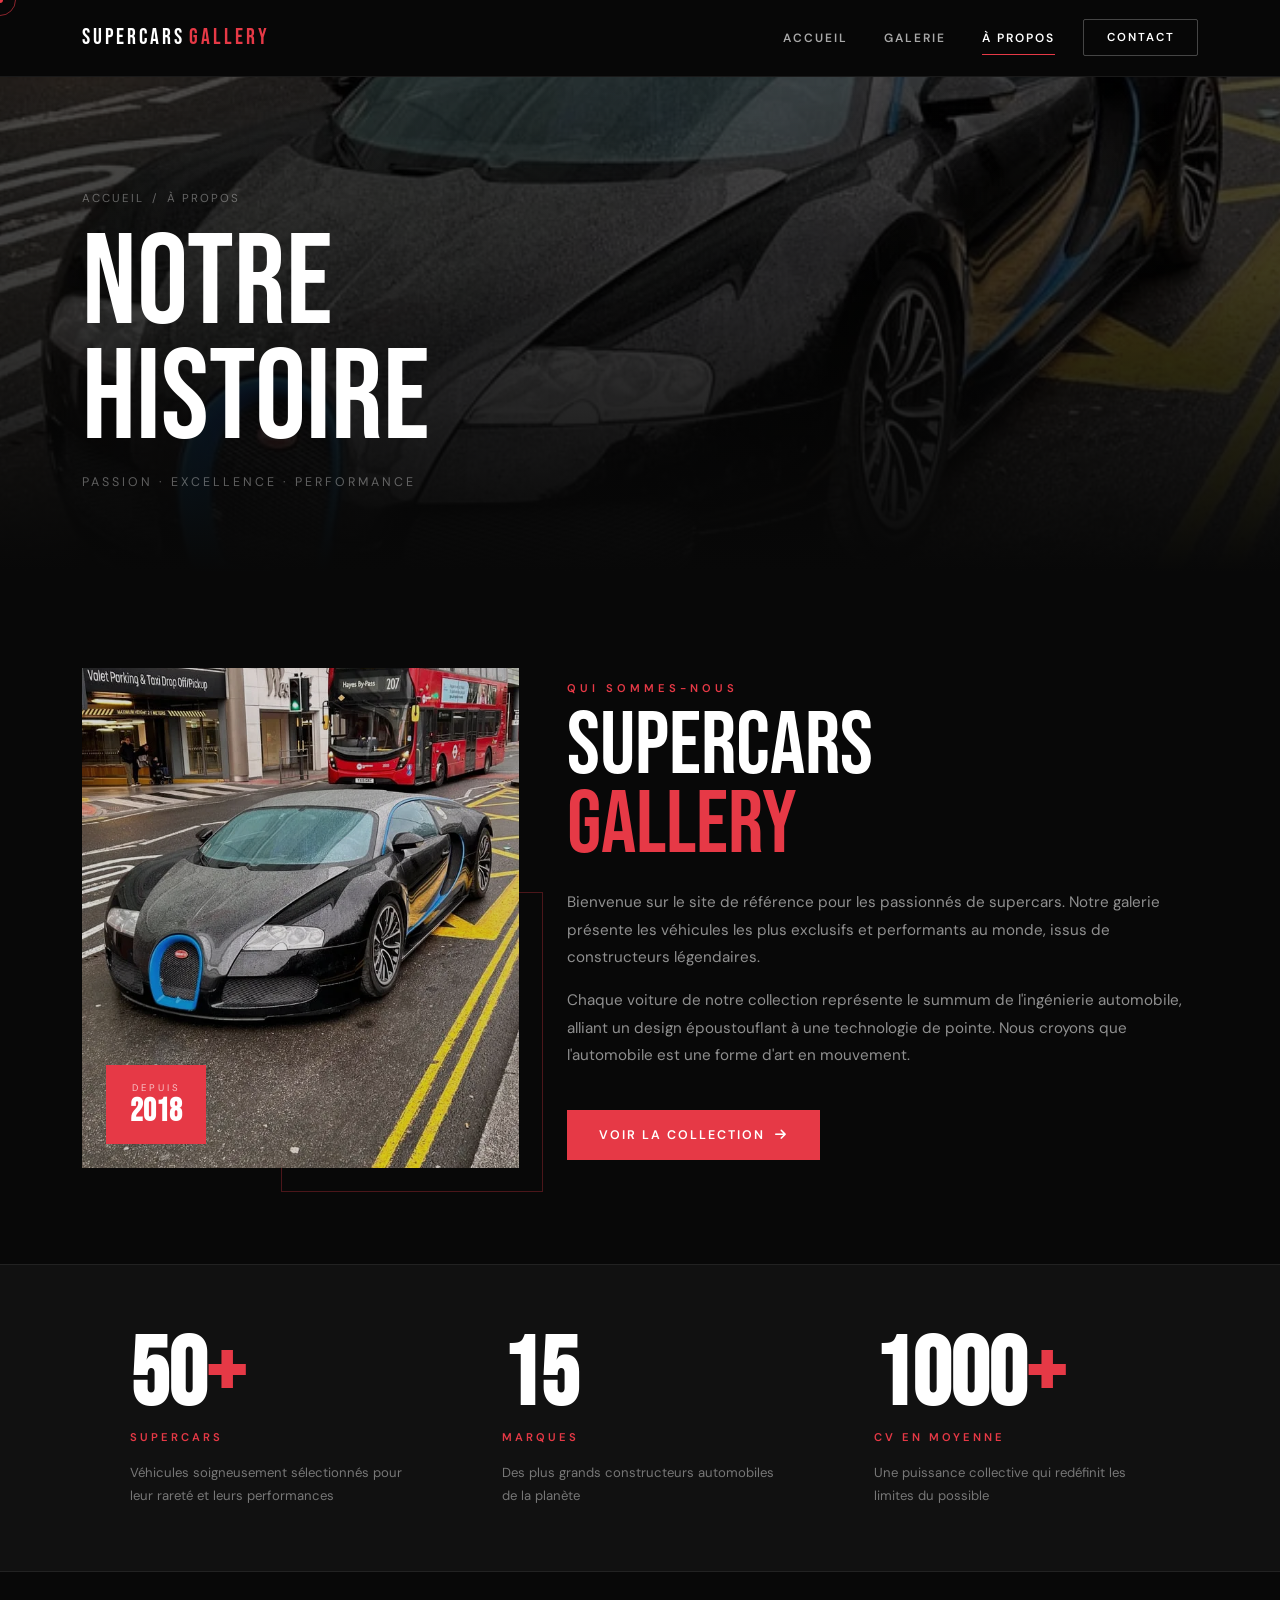
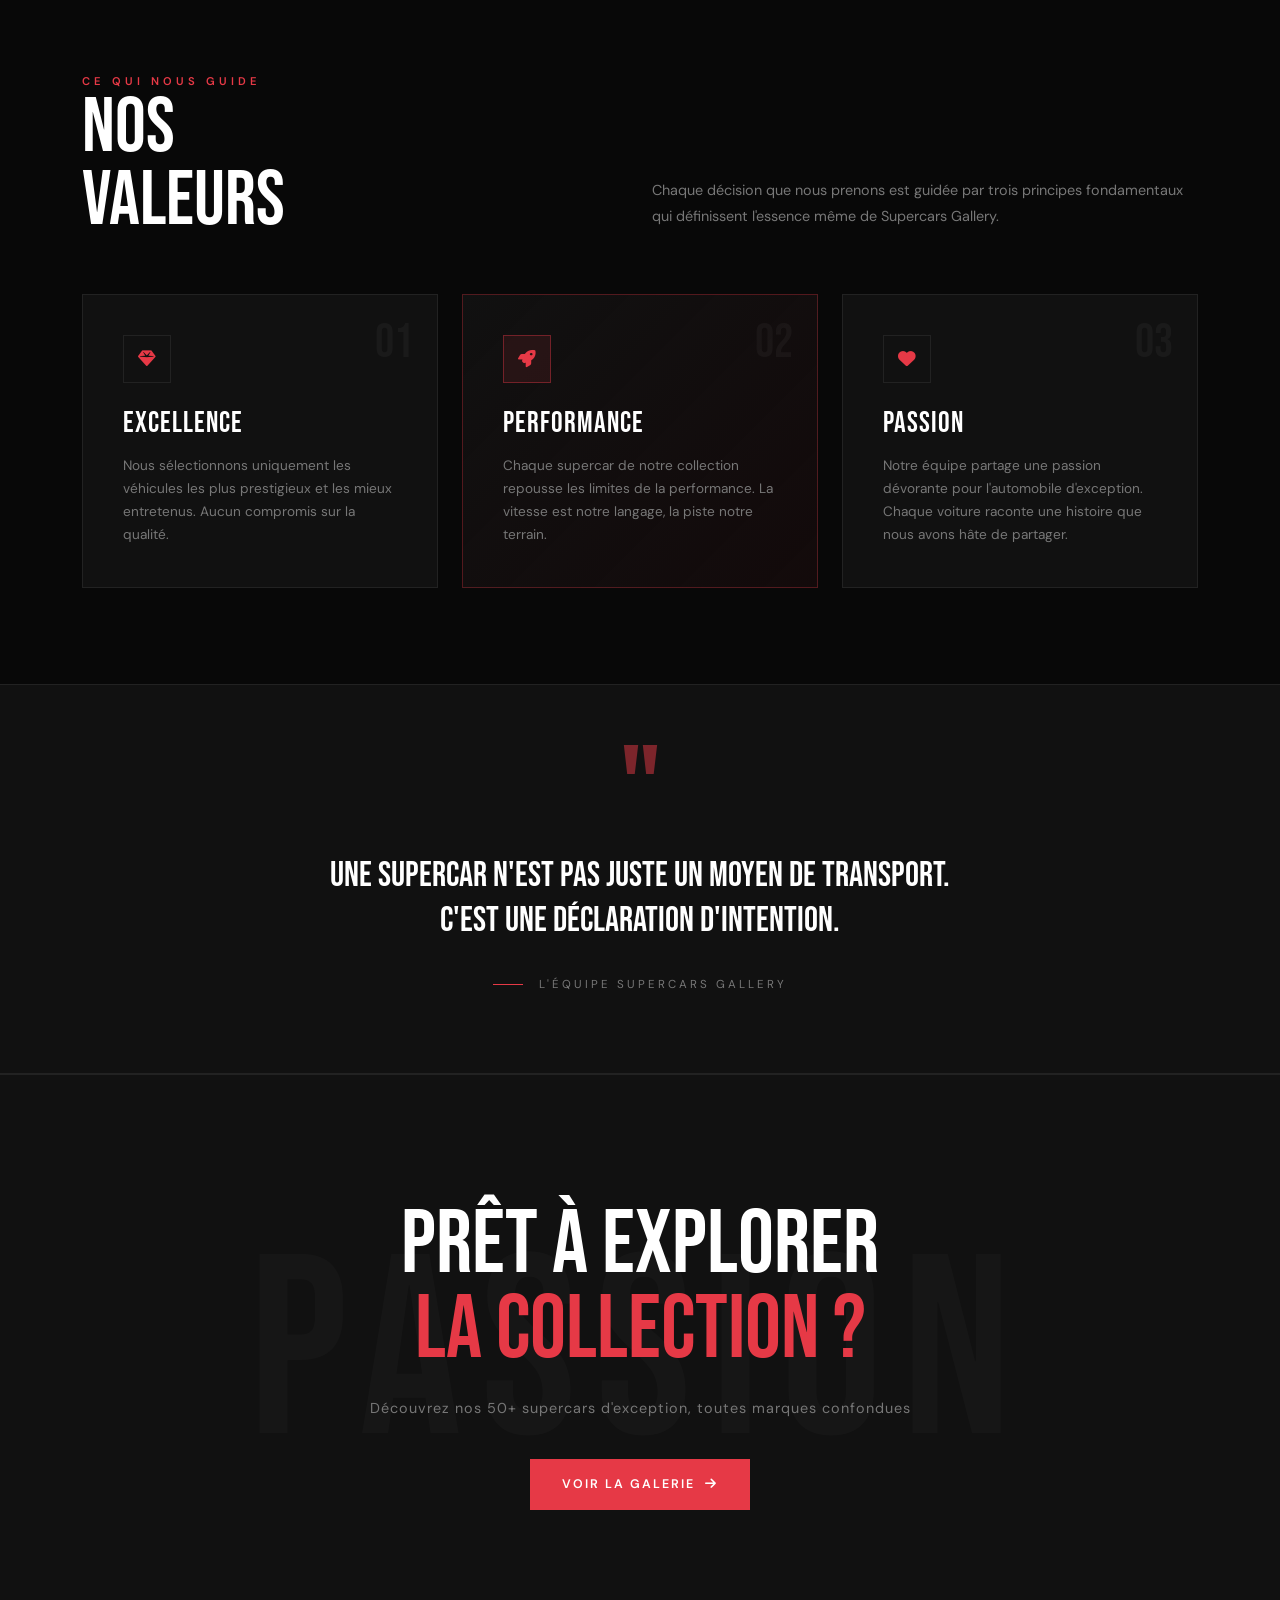
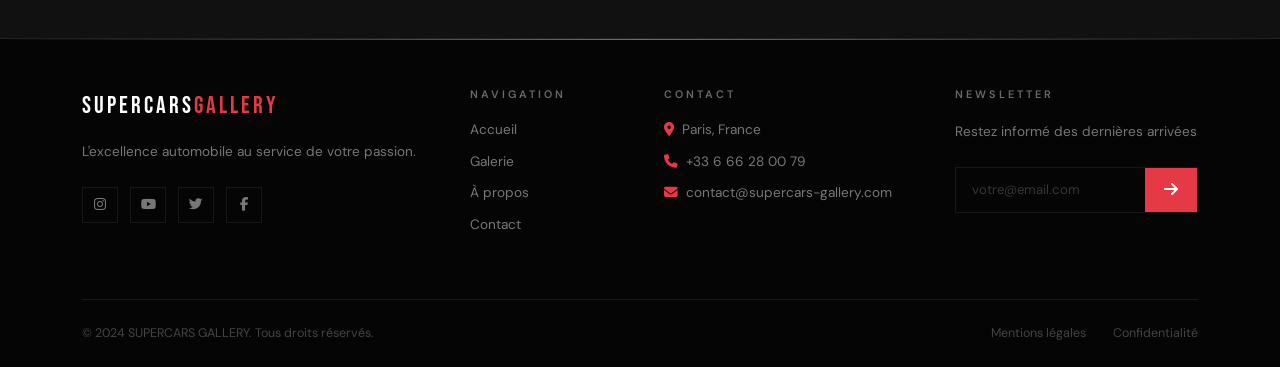
==== commit a22df3e8: "Update about.html" ====
--- a/about.html
+++ b/about.html
@@ -39,7 +39,7 @@
 
 <!-- Page Header -->
 <section class="page-header">
-    <div class="page-header-bg" style="background-image: url('images/about-luxury-car.jpg')"></div>
+    <div class="page-header-bg" style="background-image: url('about-luxury-car.jpg')"></div>
     <div class="page-header-overlay"></div>
     <div class="container page-header-content">
         <div class="page-breadcrumb" data-aos="fade-right">
@@ -60,7 +60,7 @@
         <div class="row align-items-center g-5">
             <div class="col-lg-5" data-aos="fade-right" data-aos-duration="900">
                 <div class="about-img-wrap">
-                    <img src="images/about-luxury-car.jpg" alt="Luxury Car">
+                    <img src="about-luxury-car.jpg" alt="Luxury Car">
                     <div class="about-img-accent"></div>
                     <div class="about-img-label">
                         <span>Depuis</span>
